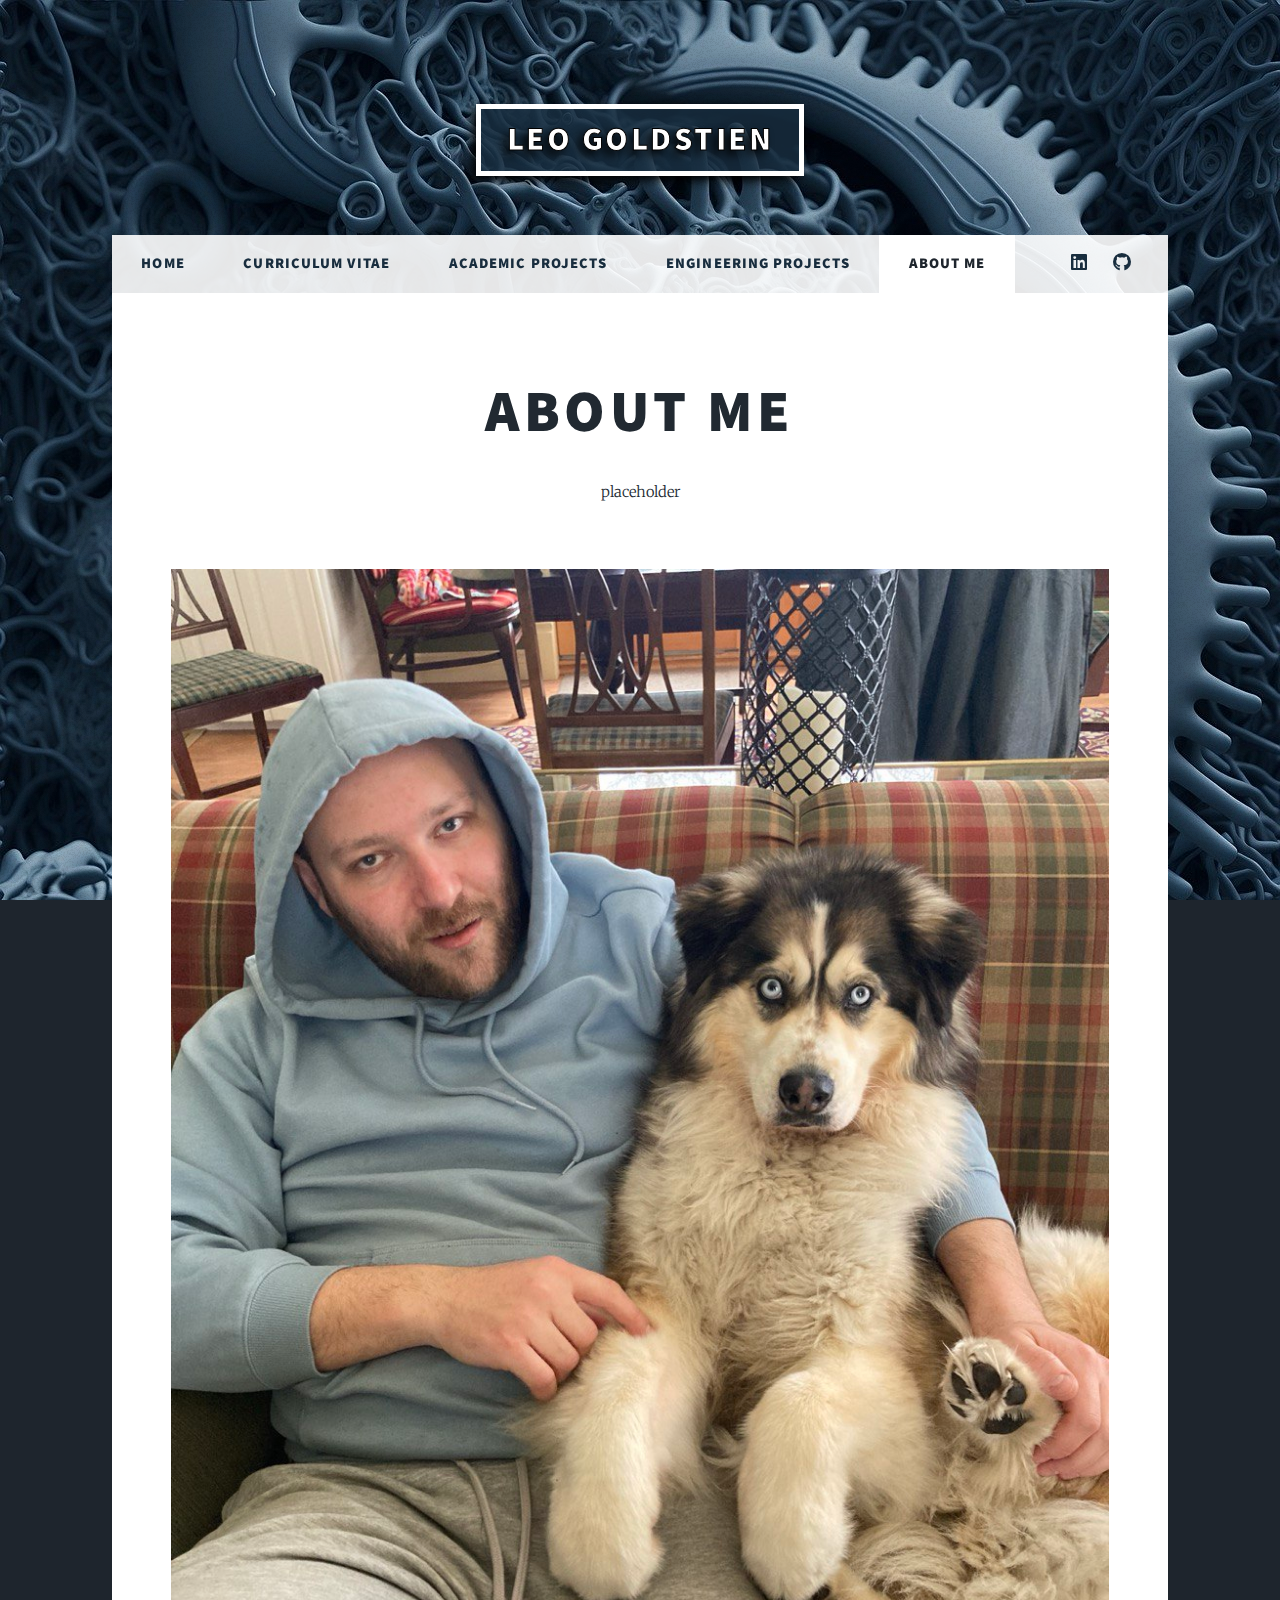
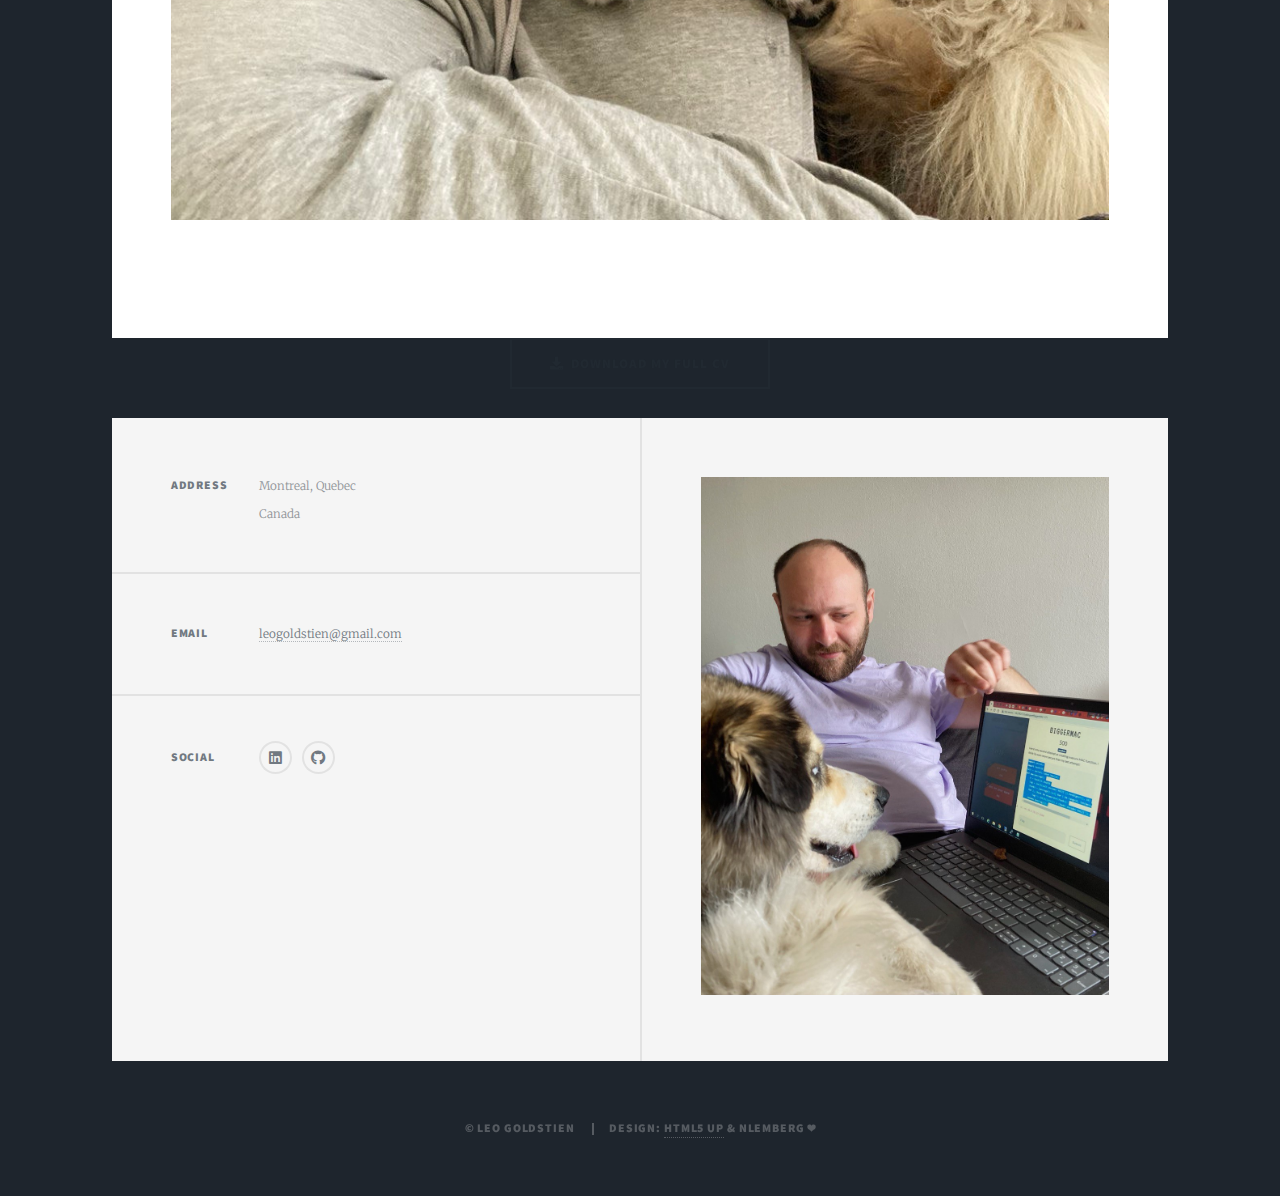
==== about_me.html @ 90f6515b "Added about me page" ====
<!DOCTYPE html>
<html>

<head>
  <title>Leo Goldstien | CV</title>
  <meta charset="utf-8" />
  <meta name="viewport" content="width=device-width, initial-scale=1, user-scalable=no" />
  <link rel="stylesheet" href="assets/css/main.css" />
  <noscript>
    <link rel="stylesheet" href="assets/css/noscript.css" />
  </noscript>
</head>

<body class="is-preload">
  <!-- Wrapper -->
  <div id="wrapper">
    <!-- Header -->
    <header id="header">
      <a href="index.html" class="logo">Leo Goldstien</a>
    </header>

    <!-- Nav -->
    <nav id="nav">
      <ul class="links">
        <li><a href="index.html">Home</a></li>
        <li><a href="cv.html">Curriculum Vitae</a></li>
        <li><a href="academic_projects.html">Academic Projects</a></li>
        <li><a href="engineering_projects.html">Engineering Projects</a></li>
        <li class="active"><a href="about_me.html">About Me</a></li>

      </ul>
      <ul class="icons">
        <li>
          <a href="https://www.linkedin.com/in/LeoGoldstien/" class="icon brands fa-linkedin"><span
              class="label">Linkedin</span></a>
        </li>
        <li>
          <a href="https://github.com/leogolds/" class="icon brands fa-github"><span class="label">GitHub</span></a>
        </li>
      </ul>
    </nav>

    <!-- Main -->
    <div id="main">
      <!-- Post -->
      <section class="post">
        <header class="major">
          <h1>About Me</h1>
          placeholder
        </header>
        <div class="image main"><img src="images/jordy/photo17067078931.jpeg" alt="" /></div>


    </div>
    <ul class="actions special">
      <li>
        <a href="files/Leo Goldstien_CV.pdf" class="button icon large solid fa-download"
          download="Leo Goldstien_CV.pdf">Download My Full CV</a>
      </li>
    </ul>
    </section>
  </div>

  <!-- Footer -->
  <footer id="footer">
    <section class="split contact">
      <section class="alt">
        <h3>Address</h3>
        <p>
          Montreal, Quebec<br />
          Canada
        </p>
      </section>
      <section>
        <h3>Email</h3>
        <p><a href="#">leogoldstien@gmail.com</a></p>
      </section>
      <section>
        <h3>Social</h3>
        <ul class="icons alt">
          <li>
            <a href="#" class="icon brands alt fa-linkedin"><span class="label">Linkedin</span></a>
          </li>
          <li>
            <a href="#" class="icon brands alt fa-github"><span class="label">GitHub</span></a>
          </li>
        </ul>
      </section>
    </section>
    <section>
      <a href="#" class="image fit"><img src="images/Jordy.png" alt="" /></a>
    </section>
  </footer>

  <!-- Copyright -->
  <div id="copyright">
    <ul>
      <li>&copy; Leo Goldstien</li>
      <li>
        Design: <a href="https://html5up.net">HTML5 UP</a> & NLemberg
        &#x2764;
      </li>
    </ul>
  </div>
  </div>

  <!-- Scripts -->
  <script src="assets/js/jquery.min.js"></script>
  <script src="assets/js/jquery.scrollex.min.js"></script>
  <script src="assets/js/jquery.scrolly.min.js"></script>
  <script src="assets/js/browser.min.js"></script>
  <script src="assets/js/breakpoints.min.js"></script>
  <script src="assets/js/util.js"></script>
  <script src="assets/js/main.js"></script>
</body>

</html>
---- assets/css/main.css ----
@import url(fontawesome-all.min.css);
@import url("https://fonts.googleapis.com/css?family=Merriweather:300,700,300italic,700italic|Source+Sans+Pro:900");

/*
	Massively by HTML5 UP
	html5up.net | @ajlkn
	Free for personal and commercial use under the CCA 3.0 license (html5up.net/license)
*/

html,
body,
div,
span,
applet,
object,
iframe,
h1,
h2,
h3,
h4,
h5,
h6,
p,
blockquote,
pre,
a,
abbr,
acronym,
address,
big,
cite,
code,
del,
dfn,
em,
img,
ins,
kbd,
q,
s,
samp,
small,
strike,
strong,
sub,
sup,
tt,
var,
b,
u,
i,
center,
dl,
dt,
dd,
ol,
ul,
li,
fieldset,
form,
label,
legend,
table,
caption,
tbody,
tfoot,
thead,
tr,
th,
td,
article,
aside,
canvas,
details,
embed,
figure,
figcaption,
footer,
header,
hgroup,
menu,
nav,
output,
ruby,
section,
summary,
time,
mark,
audio,
video {
  margin: 0;
  padding: 0;
  border: 0;
  font-size: 100%;
  font: inherit;
  vertical-align: baseline;
}

article,
aside,
details,
figcaption,
figure,
footer,
header,
hgroup,
menu,
nav,
section {
  display: block;
}

body {
  line-height: 1;
}

ol,
ul {
  list-style: none;
}

blockquote,
q {
  quotes: none;
}

blockquote:before,
blockquote:after,
q:before,
q:after {
  content: "";
  content: none;
}

table {
  border-collapse: collapse;
  border-spacing: 0;
}

body {
  -webkit-text-size-adjust: none;
}

mark {
  background-color: transparent;
  color: inherit;
}

input::-moz-focus-inner {
  border: 0;
  padding: 0;
}

input,
select,
textarea {
  -moz-appearance: none;
  -webkit-appearance: none;
  -ms-appearance: none;
  appearance: none;
}

/* Basic */

@-ms-viewport {
  width: device-width;
}

body {
  -ms-overflow-style: scrollbar;
}

@media screen and (max-width: 480px) {
  html,
  body {
    min-width: 320px;
  }
}

html {
  box-sizing: border-box;
}

*,
*:before,
*:after {
  box-sizing: inherit;
}

body {
  background-color: #1e252d;
}

body.is-preload *,
body.is-preload *:before,
body.is-preload *:after {
  -moz-animation: none !important;
  -webkit-animation: none !important;
  -ms-animation: none !important;
  animation: none !important;
  -moz-transition: none !important;
  -webkit-transition: none !important;
  -ms-transition: none !important;
  transition: none !important;
}

/* Type */

html {
  font-size: 16pt;
}

@media screen and (max-width: 1680px) {
  html {
    font-size: 12pt;
  }
}

@media screen and (max-width: 1280px) {
  html {
    font-size: 11pt;
  }
}

@media screen and (max-width: 360px) {
  html {
    font-size: 10pt;
  }
}

body {
  color: #212931;
}

body,
input,
select,
textarea {
  font-family: "Merriweather", Georgia, serif;
  font-weight: 300;
  font-size: 1rem;
  line-height: 2.375;
}

a {
  -moz-transition: color 0.2s ease-in-out, background-color 0.2s ease-in-out,
    border-color 0.2s ease-in-out, box-shadow 0.2s ease-in-out;
  -webkit-transition: color 0.2s ease-in-out, background-color 0.2s ease-in-out,
    border-color 0.2s ease-in-out, box-shadow 0.2s ease-in-out;
  -ms-transition: color 0.2s ease-in-out, background-color 0.2s ease-in-out,
    border-color 0.2s ease-in-out, box-shadow 0.2s ease-in-out;
  transition: color 0.2s ease-in-out, background-color 0.2s ease-in-out,
    border-color 0.2s ease-in-out, box-shadow 0.2s ease-in-out;
  border-bottom: dotted 1px;
  text-decoration: none;
}

a:hover {
  border-bottom-color: transparent;
}

strong,
b {
  font-weight: 600;
}

em,
i {
  font-style: italic;
}

p {
  text-align: justify;
  margin: 0 0 2rem 0;
}

h1,
h2,
h3,
h4,
h5,
h6 {
  font-family: "Source Sans Pro", Helvetica, sans-serif;
  font-weight: 900;
  line-height: 1.5;
  letter-spacing: 0.075em;
  text-transform: uppercase;
  margin: 0 0 1rem 0;
}

h1 a,
h2 a,
h3 a,
h4 a,
h5 a,
h6 a {
  border-bottom: 0;
  color: inherit;
  text-decoration: none;
}

h1 {
  font-size: 4rem;
  line-height: 1.1;
  margin: 0 0 2rem 0;
}

h2 {
  font-size: 1.75rem;
  line-height: 1.3;
  margin: 0 0 1.5rem 0;
}

h3 {
  font-size: 1.25rem;
  margin: 0 0 1.5rem 0;
}

h4 {
  font-size: 1rem;
}

h5 {
  font-size: 0.9rem;
}

h6 {
  font-size: 0.8rem;
}

sub {
  font-size: 0.8rem;
  position: relative;
  top: 0.5rem;
}

sup {
  font-size: 0.8rem;
  position: relative;
  top: -0.5rem;
}

blockquote {
  border-left: solid 4px;
  font-style: italic;
  margin: 0 0 2rem 0;
  padding: 0.5rem 0 0.5rem 2rem;
}

code {
  border: solid 2px;
  font-family: "Courier New", monospace;
  font-size: 0.9rem;
  margin: 0 0.25rem;
  padding: 0.25rem 0.65rem;
}

pre {
  -webkit-overflow-scrolling: touch;
  font-family: "Courier New", monospace;
  font-size: 0.9rem;
  margin: 0 0 2rem 0;
}

pre code {
  display: block;
  line-height: 1.75;
  padding: 1rem 1.5rem;
  overflow-x: auto;
}

hr {
  border: 0;
  border-bottom: solid 2px;
  margin: 3rem 0;
}

hr.major {
  margin: 5rem 0;
}

.align-left {
  text-align: left;
}

.align-center {
  text-align: center;
}

.align-right {
  text-align: right;
}

input,
select,
textarea {
  color: #212931;
}

a {
  color: #212931;
  border-bottom-color: rgba(33, 41, 49, 0.5);
}

a:hover {
  border-bottom-color: transparent;
  /* color: #18bfef !important; */
  color: #1352bf !important;
}

strong,
b {
  color: #212931;
}

h1,
h2,
h3,
h4,
h5,
h6 {
  color: #212931;
}

blockquote {
  border-left-color: #eeeeee;
}

code {
  background: rgba(220, 220, 220, 0.25);
  border-color: #eeeeee;
}

hr {
  border-bottom-color: #eeeeee;
}

/* Row */

.row {
  display: flex;
  flex-wrap: wrap;
  box-sizing: border-box;
  align-items: stretch;
}

.row > * {
  box-sizing: border-box;
}

.row.gtr-uniform > * > :last-child {
  margin-bottom: 0;
}

.row.aln-left {
  justify-content: flex-start;
}

.row.aln-center {
  justify-content: center;
}

.row.aln-right {
  justify-content: flex-end;
}

.row.aln-top {
  align-items: flex-start;
}

.row.aln-middle {
  align-items: center;
}

.row.aln-bottom {
  align-items: flex-end;
}

.row > .imp {
  order: -1;
}

.row > .col-1 {
  width: 8.33333%;
}

.row > .off-1 {
  margin-left: 8.33333%;
}

.row > .col-2 {
  width: 16.66667%;
}

.row > .off-2 {
  margin-left: 16.66667%;
}

.row > .col-3 {
  width: 25%;
}

.row > .off-3 {
  margin-left: 25%;
}

.row > .col-4 {
  width: 33.33333%;
}

.row > .off-4 {
  margin-left: 33.33333%;
}

.row > .col-5 {
  width: 41.66667%;
}

.row > .off-5 {
  margin-left: 41.66667%;
}

.row > .col-6 {
  width: 50%;
}

.row > .off-6 {
  margin-left: 50%;
}

.row > .col-7 {
  width: 58.33333%;
}

.row > .off-7 {
  margin-left: 58.33333%;
}

.row > .col-8 {
  width: 66.66667%;
}

.row > .off-8 {
  margin-left: 66.66667%;
}

.row > .col-9 {
  width: 75%;
}

.row > .off-9 {
  margin-left: 75%;
}

.row > .col-10 {
  width: 83.33333%;
}

.row > .off-10 {
  margin-left: 83.33333%;
}

.row > .col-11 {
  width: 91.66667%;
}

.row > .off-11 {
  margin-left: 91.66667%;
}

.row > .col-12 {
  width: 100%;
}

.row > .off-12 {
  margin-left: 100%;
}

.row.gtr-0 {
  margin-top: 0;
  margin-left: 0rem;
}

.row.gtr-0 > * {
  padding: 0 0 0 0rem;
}

.row.gtr-0.gtr-uniform {
  margin-top: 0rem;
}

.row.gtr-0.gtr-uniform > * {
  padding-top: 0rem;
}

.row.gtr-25 {
  margin-top: 0;
  margin-left: -0.375rem;
}

.row.gtr-25 > * {
  padding: 0 0 0 0.375rem;
}

.row.gtr-25.gtr-uniform {
  margin-top: -0.375rem;
}

.row.gtr-25.gtr-uniform > * {
  padding-top: 0.375rem;
}

.row.gtr-50 {
  margin-top: 0;
  margin-left: -0.75rem;
}

.row.gtr-50 > * {
  padding: 0 0 0 0.75rem;
}

.row.gtr-50.gtr-uniform {
  margin-top: -0.75rem;
}

.row.gtr-50.gtr-uniform > * {
  padding-top: 0.75rem;
}

.row {
  margin-top: 0;
  margin-left: -1.5rem;
}

.row > * {
  padding: 0 0 0 1.5rem;
}

.row.gtr-uniform {
  margin-top: -1.5rem;
}

.row.gtr-uniform > * {
  padding-top: 1.5rem;
}

.row.gtr-150 {
  margin-top: 0;
  margin-left: -2.25rem;
}

.row.gtr-150 > * {
  padding: 0 0 0 2.25rem;
}

.row.gtr-150.gtr-uniform {
  margin-top: -2.25rem;
}

.row.gtr-150.gtr-uniform > * {
  padding-top: 2.25rem;
}

.row.gtr-200 {
  margin-top: 0;
  margin-left: -3rem;
}

.row.gtr-200 > * {
  padding: 0 0 0 3rem;
}

.row.gtr-200.gtr-uniform {
  margin-top: -3rem;
}

.row.gtr-200.gtr-uniform > * {
  padding-top: 3rem;
}

@media screen and (max-width: 1680px) {
  .row {
    display: flex;
    flex-wrap: wrap;
    box-sizing: border-box;
    align-items: stretch;
  }

  .row > * {
    box-sizing: border-box;
  }

  .row.gtr-uniform > * > :last-child {
    margin-bottom: 0;
  }

  .row.aln-left {
    justify-content: flex-start;
  }

  .row.aln-center {
    justify-content: center;
  }

  .row.aln-right {
    justify-content: flex-end;
  }

  .row.aln-top {
    align-items: flex-start;
  }

  .row.aln-middle {
    align-items: center;
  }

  .row.aln-bottom {
    align-items: flex-end;
  }

  .row > .imp-xlarge {
    order: -1;
  }

  .row > .col-1-xlarge {
    width: 8.33333%;
  }

  .row > .off-1-xlarge {
    margin-left: 8.33333%;
  }

  .row > .col-2-xlarge {
    width: 16.66667%;
  }

  .row > .off-2-xlarge {
    margin-left: 16.66667%;
  }

  .row > .col-3-xlarge {
    width: 25%;
  }

  .row > .off-3-xlarge {
    margin-left: 25%;
  }

  .row > .col-4-xlarge {
    width: 33.33333%;
  }

  .row > .off-4-xlarge {
    margin-left: 33.33333%;
  }

  .row > .col-5-xlarge {
    width: 41.66667%;
  }

  .row > .off-5-xlarge {
    margin-left: 41.66667%;
  }

  .row > .col-6-xlarge {
    width: 50%;
  }

  .row > .off-6-xlarge {
    margin-left: 50%;
  }

  .row > .col-7-xlarge {
    width: 58.33333%;
  }

  .row > .off-7-xlarge {
    margin-left: 58.33333%;
  }

  .row > .col-8-xlarge {
    width: 66.66667%;
  }

  .row > .off-8-xlarge {
    margin-left: 66.66667%;
  }

  .row > .col-9-xlarge {
    width: 75%;
  }

  .row > .off-9-xlarge {
    margin-left: 75%;
  }

  .row > .col-10-xlarge {
    width: 83.33333%;
  }

  .row > .off-10-xlarge {
    margin-left: 83.33333%;
  }

  .row > .col-11-xlarge {
    width: 91.66667%;
  }

  .row > .off-11-xlarge {
    margin-left: 91.66667%;
  }

  .row > .col-12-xlarge {
    width: 100%;
  }

  .row > .off-12-xlarge {
    margin-left: 100%;
  }

  .row.gtr-0 {
    margin-top: 0;
    margin-left: 0rem;
  }

  .row.gtr-0 > * {
    padding: 0 0 0 0rem;
  }

  .row.gtr-0.gtr-uniform {
    margin-top: 0rem;
  }

  .row.gtr-0.gtr-uniform > * {
    padding-top: 0rem;
  }

  .row.gtr-25 {
    margin-top: 0;
    margin-left: -0.375rem;
  }

  .row.gtr-25 > * {
    padding: 0 0 0 0.375rem;
  }

  .row.gtr-25.gtr-uniform {
    margin-top: -0.375rem;
  }

  .row.gtr-25.gtr-uniform > * {
    padding-top: 0.375rem;
  }

  .row.gtr-50 {
    margin-top: 0;
    margin-left: -0.75rem;
  }

  .row.gtr-50 > * {
    padding: 0 0 0 0.75rem;
  }

  .row.gtr-50.gtr-uniform {
    margin-top: -0.75rem;
  }

  .row.gtr-50.gtr-uniform > * {
    padding-top: 0.75rem;
  }

  .row {
    margin-top: 0;
    margin-left: -1.5rem;
  }

  .row > * {
    padding: 0 0 0 1.5rem;
  }

  .row.gtr-uniform {
    margin-top: -1.5rem;
  }

  .row.gtr-uniform > * {
    padding-top: 1.5rem;
  }

  .row.gtr-150 {
    margin-top: 0;
    margin-left: -2.25rem;
  }

  .row.gtr-150 > * {
    padding: 0 0 0 2.25rem;
  }

  .row.gtr-150.gtr-uniform {
    margin-top: -2.25rem;
  }

  .row.gtr-150.gtr-uniform > * {
    padding-top: 2.25rem;
  }

  .row.gtr-200 {
    margin-top: 0;
    margin-left: -3rem;
  }

  .row.gtr-200 > * {
    padding: 0 0 0 3rem;
  }

  .row.gtr-200.gtr-uniform {
    margin-top: -3rem;
  }

  .row.gtr-200.gtr-uniform > * {
    padding-top: 3rem;
  }
}

@media screen and (max-width: 1280px) {
  .row {
    display: flex;
    flex-wrap: wrap;
    box-sizing: border-box;
    align-items: stretch;
  }

  .row > * {
    box-sizing: border-box;
  }

  .row.gtr-uniform > * > :last-child {
    margin-bottom: 0;
  }

  .row.aln-left {
    justify-content: flex-start;
  }

  .row.aln-center {
    justify-content: center;
  }

  .row.aln-right {
    justify-content: flex-end;
  }

  .row.aln-top {
    align-items: flex-start;
  }

  .row.aln-middle {
    align-items: center;
  }

  .row.aln-bottom {
    align-items: flex-end;
  }

  .row > .imp-large {
    order: -1;
  }

  .row > .col-1-large {
    width: 8.33333%;
  }

  .row > .off-1-large {
    margin-left: 8.33333%;
  }

  .row > .col-2-large {
    width: 16.66667%;
  }

  .row > .off-2-large {
    margin-left: 16.66667%;
  }

  .row > .col-3-large {
    width: 25%;
  }

  .row > .off-3-large {
    margin-left: 25%;
  }

  .row > .col-4-large {
    width: 33.33333%;
  }

  .row > .off-4-large {
    margin-left: 33.33333%;
  }

  .row > .col-5-large {
    width: 41.66667%;
  }

  .row > .off-5-large {
    margin-left: 41.66667%;
  }

  .row > .col-6-large {
    width: 50%;
  }

  .row > .off-6-large {
    margin-left: 50%;
  }

  .row > .col-7-large {
    width: 58.33333%;
  }

  .row > .off-7-large {
    margin-left: 58.33333%;
  }

  .row > .col-8-large {
    width: 66.66667%;
  }

  .row > .off-8-large {
    margin-left: 66.66667%;
  }

  .row > .col-9-large {
    width: 75%;
  }

  .row > .off-9-large {
    margin-left: 75%;
  }

  .row > .col-10-large {
    width: 83.33333%;
  }

  .row > .off-10-large {
    margin-left: 83.33333%;
  }

  .row > .col-11-large {
    width: 91.66667%;
  }

  .row > .off-11-large {
    margin-left: 91.66667%;
  }

  .row > .col-12-large {
    width: 100%;
  }

  .row > .off-12-large {
    margin-left: 100%;
  }

  .row.gtr-0 {
    margin-top: 0;
    margin-left: 0rem;
  }

  .row.gtr-0 > * {
    padding: 0 0 0 0rem;
  }

  .row.gtr-0.gtr-uniform {
    margin-top: 0rem;
  }

  .row.gtr-0.gtr-uniform > * {
    padding-top: 0rem;
  }

  .row.gtr-25 {
    margin-top: 0;
    margin-left: -0.375rem;
  }

  .row.gtr-25 > * {
    padding: 0 0 0 0.375rem;
  }

  .row.gtr-25.gtr-uniform {
    margin-top: -0.375rem;
  }

  .row.gtr-25.gtr-uniform > * {
    padding-top: 0.375rem;
  }

  .row.gtr-50 {
    margin-top: 0;
    margin-left: -0.75rem;
  }

  .row.gtr-50 > * {
    padding: 0 0 0 0.75rem;
  }

  .row.gtr-50.gtr-uniform {
    margin-top: -0.75rem;
  }

  .row.gtr-50.gtr-uniform > * {
    padding-top: 0.75rem;
  }

  .row {
    margin-top: 0;
    margin-left: -1.5rem;
  }

  .row > * {
    padding: 0 0 0 1.5rem;
  }

  .row.gtr-uniform {
    margin-top: -1.5rem;
  }

  .row.gtr-uniform > * {
    padding-top: 1.5rem;
  }

  .row.gtr-150 {
    margin-top: 0;
    margin-left: -2.25rem;
  }

  .row.gtr-150 > * {
    padding: 0 0 0 2.25rem;
  }

  .row.gtr-150.gtr-uniform {
    margin-top: -2.25rem;
  }

  .row.gtr-150.gtr-uniform > * {
    padding-top: 2.25rem;
  }

  .row.gtr-200 {
    margin-top: 0;
    margin-left: -3rem;
  }

  .row.gtr-200 > * {
    padding: 0 0 0 3rem;
  }

  .row.gtr-200.gtr-uniform {
    margin-top: -3rem;
  }

  .row.gtr-200.gtr-uniform > * {
    padding-top: 3rem;
  }
}

@media screen and (max-width: 980px) {
  .row {
    display: flex;
    flex-wrap: wrap;
    box-sizing: border-box;
    align-items: stretch;
  }

  .row > * {
    box-sizing: border-box;
  }

  .row.gtr-uniform > * > :last-child {
    margin-bottom: 0;
  }

  .row.aln-left {
    justify-content: flex-start;
  }

  .row.aln-center {
    justify-content: center;
  }

  .row.aln-right {
    justify-content: flex-end;
  }

  .row.aln-top {
    align-items: flex-start;
  }

  .row.aln-middle {
    align-items: center;
  }

  .row.aln-bottom {
    align-items: flex-end;
  }

  .row > .imp-medium {
    order: -1;
  }

  .row > .col-1-medium {
    width: 8.33333%;
  }

  .row > .off-1-medium {
    margin-left: 8.33333%;
  }

  .row > .col-2-medium {
    width: 16.66667%;
  }

  .row > .off-2-medium {
    margin-left: 16.66667%;
  }

  .row > .col-3-medium {
    width: 25%;
  }

  .row > .off-3-medium {
    margin-left: 25%;
  }

  .row > .col-4-medium {
    width: 33.33333%;
  }

  .row > .off-4-medium {
    margin-left: 33.33333%;
  }

  .row > .col-5-medium {
    width: 41.66667%;
  }

  .row > .off-5-medium {
    margin-left: 41.66667%;
  }

  .row > .col-6-medium {
    width: 50%;
  }

  .row > .off-6-medium {
    margin-left: 50%;
  }

  .row > .col-7-medium {
    width: 58.33333%;
  }

  .row > .off-7-medium {
    margin-left: 58.33333%;
  }

  .row > .col-8-medium {
    width: 66.66667%;
  }

  .row > .off-8-medium {
    margin-left: 66.66667%;
  }

  .row > .col-9-medium {
    width: 75%;
  }

  .row > .off-9-medium {
    margin-left: 75%;
  }

  .row > .col-10-medium {
    width: 83.33333%;
  }

  .row > .off-10-medium {
    margin-left: 83.33333%;
  }

  .row > .col-11-medium {
    width: 91.66667%;
  }

  .row > .off-11-medium {
    margin-left: 91.66667%;
  }

  .row > .col-12-medium {
    width: 100%;
  }

  .row > .off-12-medium {
    margin-left: 100%;
  }

  .row.gtr-0 {
    margin-top: 0;
    margin-left: 0rem;
  }

  .row.gtr-0 > * {
    padding: 0 0 0 0rem;
  }

  .row.gtr-0.gtr-uniform {
    margin-top: 0rem;
  }

  .row.gtr-0.gtr-uniform > * {
    padding-top: 0rem;
  }

  .row.gtr-25 {
    margin-top: 0;
    margin-left: -0.375rem;
  }

  .row.gtr-25 > * {
    padding: 0 0 0 0.375rem;
  }

  .row.gtr-25.gtr-uniform {
    margin-top: -0.375rem;
  }

  .row.gtr-25.gtr-uniform > * {
    padding-top: 0.375rem;
  }

  .row.gtr-50 {
    margin-top: 0;
    margin-left: -0.75rem;
  }

  .row.gtr-50 > * {
    padding: 0 0 0 0.75rem;
  }

  .row.gtr-50.gtr-uniform {
    margin-top: -0.75rem;
  }

  .row.gtr-50.gtr-uniform > * {
    padding-top: 0.75rem;
  }

  .row {
    margin-top: 0;
    margin-left: -1.5rem;
  }

  .row > * {
    padding: 0 0 0 1.5rem;
  }

  .row.gtr-uniform {
    margin-top: -1.5rem;
  }

  .row.gtr-uniform > * {
    padding-top: 1.5rem;
  }

  .row.gtr-150 {
    margin-top: 0;
    margin-left: -2.25rem;
  }

  .row.gtr-150 > * {
    padding: 0 0 0 2.25rem;
  }

  .row.gtr-150.gtr-uniform {
    margin-top: -2.25rem;
  }

  .row.gtr-150.gtr-uniform > * {
    padding-top: 2.25rem;
  }

  .row.gtr-200 {
    margin-top: 0;
    margin-left: -3rem;
  }

  .row.gtr-200 > * {
    padding: 0 0 0 3rem;
  }

  .row.gtr-200.gtr-uniform {
    margin-top: -3rem;
  }

  .row.gtr-200.gtr-uniform > * {
    padding-top: 3rem;
  }
}

@media screen and (max-width: 736px) {
  .row {
    display: flex;
    flex-wrap: wrap;
    box-sizing: border-box;
    align-items: stretch;
  }

  .row > * {
    box-sizing: border-box;
  }

  .row.gtr-uniform > * > :last-child {
    margin-bottom: 0;
  }

  .row.aln-left {
    justify-content: flex-start;
  }

  .row.aln-center {
    justify-content: center;
  }

  .row.aln-right {
    justify-content: flex-end;
  }

  .row.aln-top {
    align-items: flex-start;
  }

  .row.aln-middle {
    align-items: center;
  }

  .row.aln-bottom {
    align-items: flex-end;
  }

  .row > .imp-small {
    order: -1;
  }

  .row > .col-1-small {
    width: 8.33333%;
  }

  .row > .off-1-small {
    margin-left: 8.33333%;
  }

  .row > .col-2-small {
    width: 16.66667%;
  }

  .row > .off-2-small {
    margin-left: 16.66667%;
  }

  .row > .col-3-small {
    width: 25%;
  }

  .row > .off-3-small {
    margin-left: 25%;
  }

  .row > .col-4-small {
    width: 33.33333%;
  }

  .row > .off-4-small {
    margin-left: 33.33333%;
  }

  .row > .col-5-small {
    width: 41.66667%;
  }

  .row > .off-5-small {
    margin-left: 41.66667%;
  }

  .row > .col-6-small {
    width: 50%;
  }

  .row > .off-6-small {
    margin-left: 50%;
  }

  .row > .col-7-small {
    width: 58.33333%;
  }

  .row > .off-7-small {
    margin-left: 58.33333%;
  }

  .row > .col-8-small {
    width: 66.66667%;
  }

  .row > .off-8-small {
    margin-left: 66.66667%;
  }

  .row > .col-9-small {
    width: 75%;
  }

  .row > .off-9-small {
    margin-left: 75%;
  }

  .row > .col-10-small {
    width: 83.33333%;
  }

  .row > .off-10-small {
    margin-left: 83.33333%;
  }

  .row > .col-11-small {
    width: 91.66667%;
  }

  .row > .off-11-small {
    margin-left: 91.66667%;
  }

  .row > .col-12-small {
    width: 100%;
  }

  .row > .off-12-small {
    margin-left: 100%;
  }

  .row.gtr-0 {
    margin-top: 0;
    margin-left: 0rem;
  }

  .row.gtr-0 > * {
    padding: 0 0 0 0rem;
  }

  .row.gtr-0.gtr-uniform {
    margin-top: 0rem;
  }

  .row.gtr-0.gtr-uniform > * {
    padding-top: 0rem;
  }

  .row.gtr-25 {
    margin-top: 0;
    margin-left: -0.375rem;
  }

  .row.gtr-25 > * {
    padding: 0 0 0 0.375rem;
  }

  .row.gtr-25.gtr-uniform {
    margin-top: -0.375rem;
  }

  .row.gtr-25.gtr-uniform > * {
    padding-top: 0.375rem;
  }

  .row.gtr-50 {
    margin-top: 0;
    margin-left: -0.75rem;
  }

  .row.gtr-50 > * {
    padding: 0 0 0 0.75rem;
  }

  .row.gtr-50.gtr-uniform {
    margin-top: -0.75rem;
  }

  .row.gtr-50.gtr-uniform > * {
    padding-top: 0.75rem;
  }

  .row {
    margin-top: 0;
    margin-left: -1.5rem;
  }

  .row > * {
    padding: 0 0 0 1.5rem;
  }

  .row.gtr-uniform {
    margin-top: -1.5rem;
  }

  .row.gtr-uniform > * {
    padding-top: 1.5rem;
  }

  .row.gtr-150 {
    margin-top: 0;
    margin-left: -2.25rem;
  }

  .row.gtr-150 > * {
    padding: 0 0 0 2.25rem;
  }

  .row.gtr-150.gtr-uniform {
    margin-top: -2.25rem;
  }

  .row.gtr-150.gtr-uniform > * {
    padding-top: 2.25rem;
  }

  .row.gtr-200 {
    margin-top: 0;
    margin-left: -3rem;
  }

  .row.gtr-200 > * {
    padding: 0 0 0 3rem;
  }

  .row.gtr-200.gtr-uniform {
    margin-top: -3rem;
  }

  .row.gtr-200.gtr-uniform > * {
    padding-top: 3rem;
  }
}

@media screen and (max-width: 480px) {
  .row {
    display: flex;
    flex-wrap: wrap;
    box-sizing: border-box;
    align-items: stretch;
  }

  .row > * {
    box-sizing: border-box;
  }

  .row.gtr-uniform > * > :last-child {
    margin-bottom: 0;
  }

  .row.aln-left {
    justify-content: flex-start;
  }

  .row.aln-center {
    justify-content: center;
  }

  .row.aln-right {
    justify-content: flex-end;
  }

  .row.aln-top {
    align-items: flex-start;
  }

  .row.aln-middle {
    align-items: center;
  }

  .row.aln-bottom {
    align-items: flex-end;
  }

  .row > .imp-xsmall {
    order: -1;
  }

  .row > .col-1-xsmall {
    width: 8.33333%;
  }

  .row > .off-1-xsmall {
    margin-left: 8.33333%;
  }

  .row > .col-2-xsmall {
    width: 16.66667%;
  }

  .row > .off-2-xsmall {
    margin-left: 16.66667%;
  }

  .row > .col-3-xsmall {
    width: 25%;
  }

  .row > .off-3-xsmall {
    margin-left: 25%;
  }

  .row > .col-4-xsmall {
    width: 33.33333%;
  }

  .row > .off-4-xsmall {
    margin-left: 33.33333%;
  }

  .row > .col-5-xsmall {
    width: 41.66667%;
  }

  .row > .off-5-xsmall {
    margin-left: 41.66667%;
  }

  .row > .col-6-xsmall {
    width: 50%;
  }

  .row > .off-6-xsmall {
    margin-left: 50%;
  }

  .row > .col-7-xsmall {
    width: 58.33333%;
  }

  .row > .off-7-xsmall {
    margin-left: 58.33333%;
  }

  .row > .col-8-xsmall {
    width: 66.66667%;
  }

  .row > .off-8-xsmall {
    margin-left: 66.66667%;
  }

  .row > .col-9-xsmall {
    width: 75%;
  }

  .row > .off-9-xsmall {
    margin-left: 75%;
  }

  .row > .col-10-xsmall {
    width: 83.33333%;
  }

  .row > .off-10-xsmall {
    margin-left: 83.33333%;
  }

  .row > .col-11-xsmall {
    width: 91.66667%;
  }

  .row > .off-11-xsmall {
    margin-left: 91.66667%;
  }

  .row > .col-12-xsmall {
    width: 100%;
  }

  .row > .off-12-xsmall {
    margin-left: 100%;
  }

  .row.gtr-0 {
    margin-top: 0;
    margin-left: 0rem;
  }

  .row.gtr-0 > * {
    padding: 0 0 0 0rem;
  }

  .row.gtr-0.gtr-uniform {
    margin-top: 0rem;
  }

  .row.gtr-0.gtr-uniform > * {
    padding-top: 0rem;
  }

  .row.gtr-25 {
    margin-top: 0;
    margin-left: -0.375rem;
  }

  .row.gtr-25 > * {
    padding: 0 0 0 0.375rem;
  }

  .row.gtr-25.gtr-uniform {
    margin-top: -0.375rem;
  }

  .row.gtr-25.gtr-uniform > * {
    padding-top: 0.375rem;
  }

  .row.gtr-50 {
    margin-top: 0;
    margin-left: -0.75rem;
  }

  .row.gtr-50 > * {
    padding: 0 0 0 0.75rem;
  }

  .row.gtr-50.gtr-uniform {
    margin-top: -0.75rem;
  }

  .row.gtr-50.gtr-uniform > * {
    padding-top: 0.75rem;
  }

  .row {
    margin-top: 0;
    margin-left: -1.5rem;
  }

  .row > * {
    padding: 0 0 0 1.5rem;
  }

  .row.gtr-uniform {
    margin-top: -1.5rem;
  }

  .row.gtr-uniform > * {
    padding-top: 1.5rem;
  }

  .row.gtr-150 {
    margin-top: 0;
    margin-left: -2.25rem;
  }

  .row.gtr-150 > * {
    padding: 0 0 0 2.25rem;
  }

  .row.gtr-150.gtr-uniform {
    margin-top: -2.25rem;
  }

  .row.gtr-150.gtr-uniform > * {
    padding-top: 2.25rem;
  }

  .row.gtr-200 {
    margin-top: 0;
    margin-left: -3rem;
  }

  .row.gtr-200 > * {
    padding: 0 0 0 3rem;
  }

  .row.gtr-200.gtr-uniform {
    margin-top: -3rem;
  }

  .row.gtr-200.gtr-uniform > * {
    padding-top: 3rem;
  }
}

@media screen and (max-width: 360px) {
  .row {
    display: flex;
    flex-wrap: wrap;
    box-sizing: border-box;
    align-items: stretch;
  }

  .row > * {
    box-sizing: border-box;
  }

  .row.gtr-uniform > * > :last-child {
    margin-bottom: 0;
  }

  .row.aln-left {
    justify-content: flex-start;
  }

  .row.aln-center {
    justify-content: center;
  }

  .row.aln-right {
    justify-content: flex-end;
  }

  .row.aln-top {
    align-items: flex-start;
  }

  .row.aln-middle {
    align-items: center;
  }

  .row.aln-bottom {
    align-items: flex-end;
  }

  .row > .imp-xxsmall {
    order: -1;
  }

  .row > .col-1-xxsmall {
    width: 8.33333%;
  }

  .row > .off-1-xxsmall {
    margin-left: 8.33333%;
  }

  .row > .col-2-xxsmall {
    width: 16.66667%;
  }

  .row > .off-2-xxsmall {
    margin-left: 16.66667%;
  }

  .row > .col-3-xxsmall {
    width: 25%;
  }

  .row > .off-3-xxsmall {
    margin-left: 25%;
  }

  .row > .col-4-xxsmall {
    width: 33.33333%;
  }

  .row > .off-4-xxsmall {
    margin-left: 33.33333%;
  }

  .row > .col-5-xxsmall {
    width: 41.66667%;
  }

  .row > .off-5-xxsmall {
    margin-left: 41.66667%;
  }

  .row > .col-6-xxsmall {
    width: 50%;
  }

  .row > .off-6-xxsmall {
    margin-left: 50%;
  }

  .row > .col-7-xxsmall {
    width: 58.33333%;
  }

  .row > .off-7-xxsmall {
    margin-left: 58.33333%;
  }

  .row > .col-8-xxsmall {
    width: 66.66667%;
  }

  .row > .off-8-xxsmall {
    margin-left: 66.66667%;
  }

  .row > .col-9-xxsmall {
    width: 75%;
  }

  .row > .off-9-xxsmall {
    margin-left: 75%;
  }

  .row > .col-10-xxsmall {
    width: 83.33333%;
  }

  .row > .off-10-xxsmall {
    margin-left: 83.33333%;
  }

  .row > .col-11-xxsmall {
    width: 91.66667%;
  }

  .row > .off-11-xxsmall {
    margin-left: 91.66667%;
  }

  .row > .col-12-xxsmall {
    width: 100%;
  }

  .row > .off-12-xxsmall {
    margin-left: 100%;
  }

  .row.gtr-0 {
    margin-top: 0;
    margin-left: 0rem;
  }

  .row.gtr-0 > * {
    padding: 0 0 0 0rem;
  }

  .row.gtr-0.gtr-uniform {
    margin-top: 0rem;
  }

  .row.gtr-0.gtr-uniform > * {
    padding-top: 0rem;
  }

  .row.gtr-25 {
    margin-top: 0;
    margin-left: -0.375rem;
  }

  .row.gtr-25 > * {
    padding: 0 0 0 0.375rem;
  }

  .row.gtr-25.gtr-uniform {
    margin-top: -0.375rem;
  }

  .row.gtr-25.gtr-uniform > * {
    padding-top: 0.375rem;
  }

  .row.gtr-50 {
    margin-top: 0;
    margin-left: -0.75rem;
  }

  .row.gtr-50 > * {
    padding: 0 0 0 0.75rem;
  }

  .row.gtr-50.gtr-uniform {
    margin-top: -0.75rem;
  }

  .row.gtr-50.gtr-uniform > * {
    padding-top: 0.75rem;
  }

  .row {
    margin-top: 0;
    margin-left: -1.5rem;
  }

  .row > * {
    padding: 0 0 0 1.5rem;
  }

  .row.gtr-uniform {
    margin-top: -1.5rem;
  }

  .row.gtr-uniform > * {
    padding-top: 1.5rem;
  }

  .row.gtr-150 {
    margin-top: 0;
    margin-left: -2.25rem;
  }

  .row.gtr-150 > * {
    padding: 0 0 0 2.25rem;
  }

  .row.gtr-150.gtr-uniform {
    margin-top: -2.25rem;
  }

  .row.gtr-150.gtr-uniform > * {
    padding-top: 2.25rem;
  }

  .row.gtr-200 {
    margin-top: 0;
    margin-left: -3rem;
  }

  .row.gtr-200 > * {
    padding: 0 0 0 3rem;
  }

  .row.gtr-200.gtr-uniform {
    margin-top: -3rem;
  }

  .row.gtr-200.gtr-uniform > * {
    padding-top: 3rem;
  }
}

/* Box */

.box {
  border: solid 2px;
  margin-bottom: 2rem;
  padding: 1.5rem;
}

.box > :last-child,
.box > :last-child > :last-child,
.box > :last-child > :last-child > :last-child {
  margin-bottom: 0;
}

.box.alt {
  border: 0;
  border-radius: 0;
  padding: 0;
}

.box {
  border-color: #eeeeee;
}

/* Button */

input[type="submit"],
input[type="reset"],
input[type="button"],
button,
.button {
  -moz-appearance: none;
  -webkit-appearance: none;
  -ms-appearance: none;
  appearance: none;
  -moz-transition: background-color 0.2s ease-in-out,
    box-shadow 0.2s ease-in-out, color 0.2s ease-in-out;
  -webkit-transition: background-color 0.2s ease-in-out,
    box-shadow 0.2s ease-in-out, color 0.2s ease-in-out;
  -ms-transition: background-color 0.2s ease-in-out, box-shadow 0.2s ease-in-out,
    color 0.2s ease-in-out;
  transition: background-color 0.2s ease-in-out, box-shadow 0.2s ease-in-out,
    color 0.2s ease-in-out;
  border: 0;
  border-radius: 0;
  cursor: pointer;
  display: inline-block;
  font-family: "Source Sans Pro", Helvetica, sans-serif;
  font-size: 0.8rem;
  font-weight: 900;
  letter-spacing: 0.075em;
  height: 3rem;
  line-height: 3rem;
  padding: 0 2rem;
  text-align: center;
  text-decoration: none;
  text-transform: uppercase;
  white-space: nowrap;
}

input[type="submit"].icon:before,
input[type="reset"].icon:before,
input[type="button"].icon:before,
button.icon:before,
.button.icon:before {
  margin-right: 0.5rem;
}

input[type="submit"].icon.solo,
input[type="reset"].icon.solo,
input[type="button"].icon.solo,
button.icon.solo,
.button.icon.solo {
  position: relative;
  width: 4rem;
  height: 4rem;
  line-height: 4rem;
  border-radius: 4rem;
  text-indent: 4rem;
  overflow: hidden;
  padding: 0;
  white-space: nowrap;
}

input[type="submit"].icon.solo:before,
input[type="reset"].icon.solo:before,
input[type="button"].icon.solo:before,
button.icon.solo:before,
.button.icon.solo:before {
  position: absolute;
  display: block;
  top: 0;
  left: 0;
  width: inherit;
  height: inherit;
  line-height: inherit;
  font-size: 1.25rem;
  margin-right: 0;
  text-align: center;
  text-indent: 0;
}

input[type="submit"].fit,
input[type="reset"].fit,
input[type="button"].fit,
button.fit,
.button.fit {
  width: 100%;
}

input[type="submit"].small,
input[type="reset"].small,
input[type="button"].small,
button.small,
.button.small {
  font-size: 0.7rem;
  height: 2.5rem;
  line-height: 2.5rem;
  padding: 0 1.5rem;
}

input[type="submit"].large,
input[type="reset"].large,
input[type="button"].large,
button.large,
.button.large {
  font-size: 0.9rem;
  height: 3.5rem;
  line-height: 3.5rem;
  padding: 0 2.75rem;
}

@media screen and (max-width: 980px) {
  input[type="submit"],
  input[type="reset"],
  input[type="button"],
  button,
  .button {
    font-size: 0.9rem;
    height: 3.25rem;
    line-height: 3.25rem;
  }

  input[type="submit"].large,
  input[type="reset"].large,
  input[type="button"].large,
  button.large,
  .button.large {
    font-size: 1rem;
    height: 3.75rem;
    line-height: 3.75rem;
  }
}

input[type="submit"].disabled,
input[type="submit"]:disabled,
input[type="reset"].disabled,
input[type="reset"]:disabled,
input[type="button"].disabled,
input[type="button"]:disabled,
button.disabled,
button:disabled,
.button.disabled,
.button:disabled {
  pointer-events: none;
  opacity: 0.25;
}

input[type="submit"],
input[type="reset"],
input[type="button"],
button,
.button {
  background-color: transparent;
  box-shadow: inset 0 0 0 2px #212931;
  color: #212931 !important;
}

input[type="submit"]:hover,
input[type="reset"]:hover,
input[type="button"]:hover,
button:hover,
.button:hover {
  /* box-shadow: inset 0 0 0 2px #18bfef;
  color: #18bfef !important; */
  box-shadow: inset 0 0 0 2px #1352bf;
  color: #1352bf !important;
}

input[type="submit"].primary,
input[type="reset"].primary,
input[type="button"].primary,
button.primary,
.button.primary {
  background-color: #212931;
  box-shadow: none;
  color: #ffffff !important;
}

input[type="submit"].primary:hover,
input[type="reset"].primary:hover,
input[type="button"].primary:hover,
button.primary:hover,
.button.primary:hover {
  /* background-color: #18bfef; */
  background-color: #1352bf;
}

/* Form */

form {
  margin: 0 0 2rem 0;
}

form > :last-child {
  margin-bottom: 0;
}

form > .fields {
  display: -moz-flex;
  display: -webkit-flex;
  display: -ms-flex;
  display: flex;
  -moz-flex-wrap: wrap;
  -webkit-flex-wrap: wrap;
  -ms-flex-wrap: wrap;
  flex-wrap: wrap;
  width: calc(100% + 3rem);
  margin: -1.5rem 0 2rem -1.5rem;
}

form > .fields > .field {
  -moz-flex-grow: 0;
  -webkit-flex-grow: 0;
  -ms-flex-grow: 0;
  flex-grow: 0;
  -moz-flex-shrink: 0;
  -webkit-flex-shrink: 0;
  -ms-flex-shrink: 0;
  flex-shrink: 0;
  padding: 1.5rem 0 0 1.5rem;
  width: calc(100% - 1.5rem);
}

form > .fields > .field.half {
  width: calc(50% - 0.75rem);
}

form > .fields > .field.third {
  width: calc(100% / 3 - 0.5rem);
}

form > .fields > .field.quarter {
  width: calc(25% - 0.375rem);
}

@media screen and (max-width: 480px) {
  form > .fields {
    width: calc(100% + 3rem);
    margin: -1.5rem 0 2rem -1.5rem;
  }

  form > .fields > .field {
    padding: 1.5rem 0 0 1.5rem;
    width: calc(100% - 1.5rem);
  }

  form > .fields > .field.half {
    width: calc(100% - 1.5rem);
  }

  form > .fields > .field.third {
    width: calc(100% - 1.5rem);
  }

  form > .fields > .field.quarter {
    width: calc(100% - 1.5rem);
  }
}

label {
  display: block;
  font-family: "Source Sans Pro", Helvetica, sans-serif;
  font-weight: 900;
  line-height: 1.5;
  letter-spacing: 0.075em;
  font-size: 0.8rem;
  text-transform: uppercase;
  margin: 0 0 0.75rem 0;
}

@media screen and (max-width: 980px) {
  label {
    font-size: 0.9rem;
  }
}

input[type="text"],
input[type="password"],
input[type="email"],
select,
textarea {
  -moz-appearance: none;
  -webkit-appearance: none;
  -ms-appearance: none;
  appearance: none;
  background: transparent;
  border-radius: 0;
  border: solid 2px;
  color: inherit;
  display: block;
  outline: 0;
  padding: 0 1rem;
  text-decoration: none;
  width: 100%;
}

input[type="text"]:invalid,
input[type="password"]:invalid,
input[type="email"]:invalid,
select:invalid,
textarea:invalid {
  box-shadow: none;
}

select {
  background-size: 1.25rem;
  background-repeat: no-repeat;
  background-position: calc(100% - 1rem) center;
  height: 3rem;
  padding-right: 3rem;
  text-overflow: ellipsis;
}

select:focus::-ms-value {
  background-color: transparent;
}

select::-ms-expand {
  display: none;
}

input[type="text"],
input[type="password"],
input[type="email"],
select {
  height: 3rem;
}

textarea {
  padding: 0.75rem 1rem;
}

input[type="checkbox"],
input[type="radio"] {
  -moz-appearance: none;
  -webkit-appearance: none;
  -ms-appearance: none;
  appearance: none;
  display: block;
  float: left;
  margin-right: -2rem;
  opacity: 0;
  width: 1rem;
  z-index: -1;
}

input[type="checkbox"] + label,
input[type="radio"] + label {
  text-decoration: none;
  cursor: pointer;
  display: inline-block;
  font-size: 1rem;
  letter-spacing: 0;
  font-family: "Merriweather", Georgia, serif;
  text-transform: none;
  font-weight: 300;
  padding-left: 2.8rem;
  padding-right: 1rem;
  position: relative;
}

input[type="checkbox"] + label:before,
input[type="radio"] + label:before {
  -moz-osx-font-smoothing: grayscale;
  -webkit-font-smoothing: antialiased;
  display: inline-block;
  font-style: normal;
  font-variant: normal;
  text-rendering: auto;
  line-height: 1;
  text-transform: none !important;
  font-family: "Font Awesome 5 Free";
  font-weight: 900;
}

input[type="checkbox"] + label:before,
input[type="radio"] + label:before {
  border-radius: 0;
  border: solid 2px;
  content: "";
  display: inline-block;
  font-size: 0.8rem;
  height: 1.8rem;
  left: 0;
  line-height: 1.65rem;
  position: absolute;
  text-align: center;
  top: -0.125rem;
  width: 1.8rem;
}

input[type="checkbox"]:checked + label:before,
input[type="radio"]:checked + label:before {
  content: "\f00c";
}

input[type="checkbox"] + label:before {
  border-radius: 0;
}

input[type="radio"] + label:before {
  border-radius: 100%;
}

::-webkit-input-placeholder {
  opacity: 1;
}

:-moz-placeholder {
  opacity: 1;
}

::-moz-placeholder {
  opacity: 1;
}

:-ms-input-placeholder {
  opacity: 1;
}

label {
  color: #212931;
}

input[type="text"],
input[type="password"],
input[type="email"],
select,
textarea {
  border-color: #eeeeee;
}

input[type="text"]:focus,
input[type="password"]:focus,
input[type="email"]:focus,
select:focus,
textarea:focus {
  /* border-color: #18bfef; */
  border-color: #1352bf;
}

select {
  background-image: url("data:image/svg+xml;charset=utf8,%3Csvg xmlns='http://www.w3.org/2000/svg' width='40' height='40' preserveAspectRatio='none' viewBox='0 0 40 40'%3E%3Cpath d='M9.4,12.3l10.4,10.4l10.4-10.4c0.2-0.2,0.5-0.4,0.9-0.4c0.3,0,0.6,0.1,0.9,0.4l3.3,3.3c0.2,0.2,0.4,0.5,0.4,0.9 c0,0.4-0.1,0.6-0.4,0.9L20.7,31.9c-0.2,0.2-0.5,0.4-0.9,0.4c-0.3,0-0.6-0.1-0.9-0.4L4.3,17.3c-0.2-0.2-0.4-0.5-0.4-0.9 c0-0.4,0.1-0.6,0.4-0.9l3.3-3.3c0.2-0.2,0.5-0.4,0.9-0.4S9.1,12.1,9.4,12.3z' fill='%23eeeeee' /%3E%3C/svg%3E");
}

select option {
  background-color: #ffffff;
  color: #212931;
}

.select-wrapper:before {
  color: #eeeeee;
}

input[type="checkbox"] + label,
input[type="radio"] + label {
  color: #212931;
}

input[type="checkbox"] + label:before,
input[type="radio"] + label:before {
  border-color: #eeeeee;
}

input[type="checkbox"]:checked + label:before,
input[type="radio"]:checked + label:before {
  background-color: #212931;
  border-color: #212931;
  color: #ffffff;
}

input[type="checkbox"]:focus + label:before,
input[type="radio"]:focus + label:before {
  /* border-color: #18bfef; */
  border-color: #1352bf;
}

::-webkit-input-placeholder {
  color: #909498 !important;
}

:-moz-placeholder {
  color: #909498 !important;
}

::-moz-placeholder {
  color: #909498 !important;
}

:-ms-input-placeholder {
  color: #909498 !important;
}

.formerize-placeholder {
  color: #909498 !important;
}

/* Icon */

.icon {
  text-decoration: none;
  border-bottom: none;
  position: relative;
}

.icon:before {
  -moz-osx-font-smoothing: grayscale;
  -webkit-font-smoothing: antialiased;
  display: inline-block;
  font-style: normal;
  font-variant: normal;
  text-rendering: auto;
  line-height: 1;
  text-transform: none !important;
  font-family: "Font Awesome 5 Free";
  font-weight: 400;
}

.icon > .label {
  display: none;
}

.icon:before {
  line-height: inherit;
}

.icon.solid:before {
  font-weight: 900;
}

.icon.brands:before {
  font-family: "Font Awesome 5 Brands";
}

/* Image */

.image {
  border: 0;
  display: inline-block;
  position: relative;
}

.image img {
  display: block;
}

.image.left,
.image.right {
  max-width: 40%;
}

.image.left img,
.image.right img {
  width: 100%;
}

.image.left {
  float: left;
  margin: 0 2rem 2rem 0;
  top: 0.75rem;
}

.image.right {
  float: right;
  margin: 0 0 2rem 2rem;
  top: 0.75rem;
}

.image.fit {
  display: block;
  margin: 2.5rem 0;
  width: 100%;
}

.image.fit:first-child {
  margin-top: 0;
}

.image.fit img {
  width: 100%;
}

.image.main {
  display: block;
  margin: 4rem 0;
  width: 100%;
}

.image.main:first-child {
  margin-top: 0;
}

.image.main img {
  width: 100%;
}

@media screen and (max-width: 736px) {
  .image.fit {
    margin: 2rem 0;
  }

  .image.main {
    margin: 2rem 0;
  }
}

a.image {
  overflow: hidden;
}

a.image img {
  -moz-transition: -moz-transform 0.2s ease-out;
  -webkit-transition: -webkit-transform 0.2s ease-out;
  -ms-transition: -ms-transform 0.2s ease-out;
  transition: transform 0.2s ease-out;
}

a.image:hover img {
  -moz-transform: scale(1.05);
  -webkit-transform: scale(1.05);
  -ms-transform: scale(1.05);
  transform: scale(1.05);
}

/* Actions */

ul.actions {
  display: -moz-flex;
  display: -webkit-flex;
  display: -ms-flex;
  display: flex;
  cursor: default;
  list-style: none;
  margin-left: -1rem;
  padding-left: 0;
}

ul.actions li {
  padding: 0 0 0 1rem;
  vertical-align: middle;
}

ul.actions.special {
  -moz-justify-content: center;
  -webkit-justify-content: center;
  -ms-justify-content: center;
  justify-content: center;
  width: 100%;
  margin-left: 0;
}

ul.actions.special li:first-child {
  padding-left: 0;
}

ul.actions.stacked {
  -moz-flex-direction: column;
  -webkit-flex-direction: column;
  -ms-flex-direction: column;
  flex-direction: column;
  margin-left: 0;
}

ul.actions.stacked li {
  padding: 1.3rem 0 0 0;
}

ul.actions.stacked li:first-child {
  padding-top: 0;
}

ul.actions.fit {
  width: calc(100% + 1rem);
}

ul.actions.fit li {
  -moz-flex-grow: 1;
  -webkit-flex-grow: 1;
  -ms-flex-grow: 1;
  flex-grow: 1;
  -moz-flex-shrink: 1;
  -webkit-flex-shrink: 1;
  -ms-flex-shrink: 1;
  flex-shrink: 1;
  width: 100%;
}

ul.actions.fit li > * {
  width: 100%;
}

ul.actions.fit.stacked {
  width: 100%;
}

@media screen and (max-width: 480px) {
  ul.actions:not(.fixed) {
    -moz-flex-direction: column;
    -webkit-flex-direction: column;
    -ms-flex-direction: column;
    flex-direction: column;
    margin-left: 0;
    width: 100% !important;
  }

  ul.actions:not(.fixed) li {
    -moz-flex-grow: 1;
    -webkit-flex-grow: 1;
    -ms-flex-grow: 1;
    flex-grow: 1;
    -moz-flex-shrink: 1;
    -webkit-flex-shrink: 1;
    -ms-flex-shrink: 1;
    flex-shrink: 1;
    padding: 1rem 0 0 0;
    text-align: center;
    width: 100%;
  }

  ul.actions:not(.fixed) li > * {
    width: 100%;
  }

  ul.actions:not(.fixed) li:first-child {
    padding-top: 0;
  }

  ul.actions:not(.fixed) li input[type="submit"],
  ul.actions:not(.fixed) li input[type="reset"],
  ul.actions:not(.fixed) li input[type="button"],
  ul.actions:not(.fixed) li button,
  ul.actions:not(.fixed) li .button {
    width: 100%;
  }

  ul.actions:not(.fixed) li input[type="submit"].icon:before,
  ul.actions:not(.fixed) li input[type="reset"].icon:before,
  ul.actions:not(.fixed) li input[type="button"].icon:before,
  ul.actions:not(.fixed) li button.icon:before,
  ul.actions:not(.fixed) li .button.icon:before {
    margin-left: -0.5rem;
  }
}

/* Icons */

ul.icons {
  cursor: default;
  list-style: none;
  padding-left: 0;
}

ul.icons li {
  display: inline-block;
  padding: 0 0.5rem 0 0;
  vertical-align: middle;
}

ul.icons li:last-child {
  padding-right: 0;
}

ul.icons li .icon:before {
  width: 2.25rem;
  height: 2.25rem;
  line-height: 2.25rem;
  display: inline-block;
  text-align: center;
  border-radius: 100%;
  font-size: 1.25rem;
}

ul.icons.alt li .icon:before {
  -moz-transition: color 0.2s ease-in-out, background-color 0.2s ease-in-out,
    border-color 0.2s ease-in-out, box-shadow 0.2s ease-in-out;
  -webkit-transition: color 0.2s ease-in-out, background-color 0.2s ease-in-out,
    border-color 0.2s ease-in-out, box-shadow 0.2s ease-in-out;
  -ms-transition: color 0.2s ease-in-out, background-color 0.2s ease-in-out,
    border-color 0.2s ease-in-out, box-shadow 0.2s ease-in-out;
  transition: color 0.2s ease-in-out, background-color 0.2s ease-in-out,
    border-color 0.2s ease-in-out, box-shadow 0.2s ease-in-out;
  font-size: 1rem;
}

/* List */

ol {
  list-style: decimal;
  margin: 0 0 2rem 0;
  padding-left: 1.25rem;
}

ol li {
  padding-left: 0.25rem;
}

ul {
  list-style: disc;
  margin: 0 0 2rem 0;
  padding-left: 1rem;
}

ul li {
  padding-left: 0.5rem;
}

ul.divided {
  list-style: none;
  padding-left: 0;
}

ul.divided li {
  border-top: solid 1px;
  padding: 0.5rem 0;
}

ul.divided li:first-child {
  border-top: 0;
  padding-top: 0;
}

dl {
  margin: 0 0 2rem 0;
}

dl dt {
  display: block;
  font-weight: 600;
  font-size: larger;
  margin: 0 0 1rem 0;
}

dl dd {
  margin-left: 2rem;
}

ul.divided li {
  border-top-color: #eeeeee;
}

ul.icons li a.icon:hover:before {
  /* color: #18bfef; */
  color: #1352bf;
}

ul.icons.alt li .icon:before {
  box-shadow: inset 0 0 0 2px #eeeeee;
}

ul.icons.alt li a.icon:hover:before {
  /* box-shadow: inset 0 0 0 2px #18bfef; */
  box-shadow: inset 0 0 0 2px #1352bf;
}

/* Section/Article */

section.special,
article.special {
  text-align: center;
}

header {
  cursor: default;
}

header > .date {
  display: block;
  font-size: 0.8rem;
  height: 1;
  margin: 0 0 1rem 0;
  position: relative;
}

header > p {
  font-style: italic;
}

header > h1 + p {
  font-size: 1.1rem;
  margin-top: -0.5rem;
  line-height: 2;
}

header > h2 + p {
  font-size: 1rem;
  margin-top: -0.75rem;
}

header > h3 + p {
  font-size: 0.9rem;
  margin-top: -0.75rem;
}

header > h4 + p {
  font-size: 0.8rem;
  margin-top: -0.75rem;
}

header.major:not(.title) {
  /* header.major { */
  margin: 0 0 4rem 0;
  text-align: center;
}

header.major > :last-child {
  margin-bottom: 0;
}

header.major > p {
  margin-top: 0;
  text-align: center;
}

header.major > .date {
  font-size: 1rem;
  margin: 0 0 4rem 0;
}

header.major > .date:before,
header.major > .date:after {
  content: "";
  display: block;
  position: absolute;
  top: 50%;
  width: calc(50% - 6rem);
  border-top: solid 2px;
}

header.major > .date:before {
  left: 0;
}

header.major > .date:after {
  right: 0;
}

@media screen and (max-width: 980px) {
  header br {
    display: none;
  }
}

@media screen and (max-width: 736px) {
  header.major {
    margin: 0 0 2rem 0;
  }
}

header.major .date:before,
header.major .date:after {
  border-top-color: #eeeeee;
}

header.major.title > .date {
  margin: 0 0 0.5rem 0;
  font-size: x-large;
}

/* Table */

.table-wrapper {
  -webkit-overflow-scrolling: touch;
  overflow-x: auto;
}

table {
  margin: 0 0 2rem 0;
  width: 100%;
}

table tbody tr {
  border: solid 1px;
  border-left: 0;
  border-right: 0;
}

table td {
  padding: 0.75rem 0.75rem;
}

table th {
  font-family: "Source Sans Pro", Helvetica, sans-serif;
  font-size: 0.8rem;
  font-weight: 900;
  letter-spacing: 0.075em;
  line-height: 1.5;
  padding: 0 0.75rem 0.75rem 0.75rem;
  text-align: left;
  text-transform: uppercase;
}

@media screen and (max-width: 980px) {
  table th {
    font-size: 0.9rem;
  }
}

table thead {
  border-bottom: solid 2px;
}

table tfoot {
  border-top: solid 2px;
}

table.alt {
  border-collapse: separate;
}

table.alt tbody tr td {
  border: solid 1px;
  border-left-width: 0;
  border-top-width: 0;
}

table.alt tbody tr td:first-child {
  border-left-width: 1px;
}

table.alt tbody tr:first-child td {
  border-top-width: 1px;
}

table.alt thead {
  border-bottom: 0;
}

table.alt tfoot {
  border-top: 0;
}

table tbody tr {
  border-color: #eeeeee;
}

table tbody tr:nth-child(2n + 1) {
  background-color: rgba(220, 220, 220, 0.25);
}

table th {
  color: #212931;
}

table thead {
  border-bottom-color: #eeeeee;
}

table tfoot {
  border-top-color: #eeeeee;
}

table.alt tbody tr td {
  border-color: #eeeeee;
}

/* Pagination */

.pagination {
  display: -moz-inline-flex;
  display: -webkit-inline-flex;
  display: -ms-inline-flex;
  display: inline-flex;
  -moz-user-select: none;
  -webkit-user-select: none;
  -ms-user-select: none;
  user-select: none;
  cursor: default;
  list-style: none;
  margin: 0 0 2rem 2px;
  padding: 0;
}

.pagination a,
.pagination span {
  -moz-transition: background-color 0.2s ease-in-out,
    border-color 0.2s ease-in-out, box-shadow 0.2s ease-in-out,
    color 0.2s ease-in-out;
  -webkit-transition: background-color 0.2s ease-in-out,
    border-color 0.2s ease-in-out, box-shadow 0.2s ease-in-out,
    color 0.2s ease-in-out;
  -ms-transition: background-color 0.2s ease-in-out,
    border-color 0.2s ease-in-out, box-shadow 0.2s ease-in-out,
    color 0.2s ease-in-out;
  transition: background-color 0.2s ease-in-out, border-color 0.2s ease-in-out,
    box-shadow 0.2s ease-in-out, color 0.2s ease-in-out;
  border: solid 2px;
  display: inline-block;
  font-family: "Source Sans Pro", Helvetica, sans-serif;
  font-size: 0.8rem;
  font-weight: 900;
  height: 3rem;
  letter-spacing: 0.075em;
  line-height: calc(3rem - 4px);
  margin-left: -2px;
  min-width: 3rem;
  position: relative;
  text-align: center;
  text-decoration: none;
  text-transform: uppercase;
}

.pagination .next,
.pagination .previous {
  text-decoration: none;
  padding: 0 1.75rem;
}

.pagination .next:before,
.pagination .previous:before {
  -moz-osx-font-smoothing: grayscale;
  -webkit-font-smoothing: antialiased;
  display: inline-block;
  font-style: normal;
  font-variant: normal;
  text-rendering: auto;
  line-height: 1;
  text-transform: none !important;
  font-family: "Font Awesome 5 Free";
  font-weight: 900;
}

.pagination .next:before,
.pagination .previous:before {
  display: inline-block;
  color: inherit !important;
  line-height: inherit;
}

.pagination .previous:before {
  content: "\f104";
  margin-right: 0.9375em;
}

.pagination .next:before {
  content: "\f105";
  float: right;
  margin-left: 0.9375em;
}

@media screen and (max-width: 980px) {
  .pagination a,
  .pagination span {
    font-size: 0.9rem;
  }
}

@media screen and (max-width: 480px) {
  .pagination .page,
  .pagination .extra {
    display: none;
  }
}

.pagination a,
.pagination span {
  border-color: #eeeeee;
}

.pagination a {
  color: #212931 !important;
}

.pagination a:hover {
  /* color: #18bfef !important;
  border-color: #18bfef; */
  color: #1352bf !important;
  border-color: #1352bf;
  z-index: 1;
}

.pagination a:hover + a,
.pagination a:hover + span {
  /* border-left-color: #18bfef; */
  border-left-color: #1352bf;
}

.pagination a.active {
  background-color: #eeeeee;
}

.pagination span {
  color: #eeeeee;
}

/* Wrapper */

#wrapper {
  -moz-transition: opacity 0.5s ease;
  -webkit-transition: opacity 0.5s ease;
  -ms-transition: opacity 0.5s ease;
  transition: opacity 0.5s ease;
  position: relative;
  z-index: 1;
  overflow: hidden;
}

#wrapper > .bg {
  position: absolute;
  top: 0;
  left: 0;
  width: 100%;
  height: 100%;
  background-color: #212931;
  background-image: url("../../images/overlay.png"),
    linear-gradient(0deg, rgba(0, 0, 0, 0.1), rgba(0, 0, 0, 0.1)),
    url("../../images/bg10.jpg");
  background-size: auto, auto, 100% auto;
  background-position: center, center, top center;
  background-repeat: repeat, no-repeat, no-repeat;
  background-attachment: scroll, scroll, scroll;
  z-index: -1;
}

#wrapper > .bg.fixed {
  position: fixed;
  width: 100vw;
  height: 100vh;
}

#wrapper.fade-in:before {
  pointer-events: none;
  -moz-transition: opacity 1s ease-in-out;
  -webkit-transition: opacity 1s ease-in-out;
  -ms-transition: opacity 1s ease-in-out;
  transition: opacity 1s ease-in-out;
  -moz-transition-delay: 0.75s;
  -webkit-transition-delay: 0.75s;
  -ms-transition-delay: 0.75s;
  transition-delay: 0.75s;
  background: #1e252d;
  content: "";
  display: block;
  height: 100%;
  left: 0;
  opacity: 0;
  position: fixed;
  top: 0;
  width: 100%;
}

body.is-preload #wrapper.fade-in:before {
  opacity: 1;
}

@media screen and (orientation: portrait) {
  #wrapper > .bg {
    background-size: auto, auto, auto 175%;
  }
}

/* Intro */

#intro {
  color: #ffffff;
  padding: 8rem 4rem 6rem 4rem;
  -moz-align-items: center;
  -webkit-align-items: center;
  -ms-align-items: center;
  align-items: center;
  display: -moz-flex;
  display: -webkit-flex;
  display: -ms-flex;
  display: flex;
  -moz-flex-direction: column;
  -webkit-flex-direction: column;
  -ms-flex-direction: column;
  flex-direction: column;
  -moz-justify-content: -moz-flex-end;
  -webkit-justify-content: -webkit-flex-end;
  -ms-justify-content: -ms-flex-end;
  justify-content: flex-end;
  -moz-transition: opacity 1s ease, -moz-transform 1s ease;
  -webkit-transition: opacity 1s ease, -webkit-transform 1s ease;
  -ms-transition: opacity 1s ease, -ms-transform 1s ease;
  transition: opacity 1s ease, transform 1s ease;
  position: relative;
  cursor: default;
  text-align: center;
  z-index: 1;
  min-height: 100vh;
}

#intro input,
#intro select,
#intro textarea {
  color: #ffffff;
}

#intro a {
  color: #ffffff;
  border-bottom-color: rgba(255, 255, 255, 0.5);
}

#intro a:hover {
  border-bottom-color: transparent;
  /* color: #18bfef !important; */
  color: #1352bf !important;
}

#intro strong,
#intro b {
  color: #ffffff;
}

#intro h1,
#intro h2,
#intro h3,
#intro h4,
#intro h5,
#intro h6 {
  color: #ffffff;
}

#intro blockquote {
  border-left-color: #ffffff;
}

#intro code {
  background: rgba(255, 255, 255, 0.075);
  border-color: #ffffff;
}

#intro hr {
  border-bottom-color: #ffffff;
}

#intro input[type="submit"],
#intro input[type="reset"],
#intro input[type="button"],
#intro button,
#intro .button {
  background-color: transparent;
  box-shadow: inset 0 0 0 2px #ffffff;
  color: #ffffff !important;
}

#intro input[type="submit"]:hover,
#intro input[type="reset"]:hover,
#intro input[type="button"]:hover,
#intro button:hover,
#intro .button:hover {
  /* box-shadow: inset 0 0 0 2px #18bfef;
  color: #18bfef !important; */
  /* box-shadow: inset 0 0 0 2px #1352bf;
  color: #1352bf !important; */
  box-shadow: inset 0 0 0 7px #ffffff;
  color: #ffffff !important;
  background-color: rgba(24, 45, 62, 0.85);
}

#intro input[type="submit"].primary,
#intro input[type="reset"].primary,
#intro input[type="button"].primary,
#intro button.primary,
#intro .button.primary {
  background-color: #ffffff;
  box-shadow: none;
  color: #1e252d !important;
}

#intro input[type="submit"].primary:hover,
#intro input[type="reset"].primary:hover,
#intro input[type="button"].primary:hover,
#intro button.primary:hover,
#intro .button.primary:hover {
  /* background-color: #18bfef; */
  background-color: #1352bf;
}

#intro h1 {
  font-size: 5rem;
  line-height: 1;
  /* addition */
  -webkit-text-stroke: 2px #182d3e;
  text-shadow: -5px 5px 10px black;
}

#intro p {
  font-size: 1.25rem;
  font-style: italic;
  margin-top: -0.25rem;
  text-align: center;
  /* addition */
  text-shadow: -5px 5px 10px black;
  font-size: xx-large;
}

#intro + #header {
  margin-top: -20rem;
}

#intro + #header .logo {
  -moz-transform: translateY(2rem);
  -webkit-transform: translateY(2rem);
  -ms-transform: translateY(2rem);
  transform: translateY(2rem);
  opacity: 0;
  visibility: hidden;
}

#intro.hidden {
  pointer-events: none;
  -moz-transform: translateY(2rem);
  -webkit-transform: translateY(2rem);
  -ms-transform: translateY(2rem);
  transform: translateY(2rem);
  -moz-transition: opacity 0.5s ease, -moz-transform 0.5s ease, visibility 0.5s;
  -webkit-transition: opacity 0.5s ease, -webkit-transform 0.5s ease,
    visibility 0.5s;
  -ms-transition: opacity 0.5s ease, -ms-transform 0.5s ease, visibility 0.5s;
  transition: opacity 0.5s ease, transform 0.5s ease, visibility 0.5s;
  opacity: 0;
  visibility: hidden;
}

#intro.hidden + #header .logo {
  -moz-transform: translateY(0);
  -webkit-transform: translateY(0);
  -ms-transform: translateY(0);
  transform: translateY(0);
  opacity: 1;
  visibility: visible;
}

body.is-preload #intro {
  -moz-transform: translateY(2rem);
  -webkit-transform: translateY(2rem);
  -ms-transform: translateY(2rem);
  transform: translateY(2rem);
  opacity: 0;
}

body.is-preload #intro:not(.hidden) + #header + #nav {
  -moz-transform: translateY(4rem);
  -webkit-transform: translateY(4rem);
  -ms-transform: translateY(4rem);
  transform: translateY(4rem);
  opacity: 0;
}

@media screen and (max-width: 980px) {
  #intro {
    padding: 4rem 4rem 2rem 4rem;
    min-height: 90vh;
  }

  #intro p br {
    display: none;
  }

  #intro + #header {
    margin-top: -14rem;
  }
}

@media screen and (max-width: 736px) {
  #intro {
    padding: 3rem 2rem 1rem 2rem;
    min-height: 80vh;
  }

  #intro h1 {
    font-size: 3.25rem;
    line-height: 1.1;
    margin-bottom: 1rem;
  }

  #intro p {
    /* font-size: 1rem; */
    font-size: x-large;
    margin-top: 0rem;
  }

  #intro .actions {
    display: none;
  }
}

/* Header */

#header {
  color: #ffffff;
  -moz-align-items: center;
  -webkit-align-items: center;
  -ms-align-items: center;
  align-items: center;
  display: -moz-flex;
  display: -webkit-flex;
  display: -ms-flex;
  display: flex;
  -moz-flex-direction: column;
  -webkit-flex-direction: column;
  -ms-flex-direction: column;
  flex-direction: column;
  -moz-justify-content: -moz-flex-end;
  -webkit-justify-content: -webkit-flex-end;
  -ms-justify-content: -ms-flex-end;
  justify-content: flex-end;
  pointer-events: none;
  -moz-user-select: none;
  -webkit-user-select: none;
  -ms-user-select: none;
  user-select: none;
  height: 20rem;
  padding-bottom: 8rem;
  position: relative;
  text-align: center;
  z-index: 2;
}

#header input,
#header select,
#header textarea {
  color: #ffffff;
}

#header a {
  color: #ffffff;
  border-bottom-color: rgba(255, 255, 255, 0.5);
}

#header a:hover {
  border-bottom-color: transparent;
  /* color: #18bfef !important; */
  color: #1352bf !important;
}

#header strong,
#header b {
  color: #ffffff;
}

#header h1,
#header h2,
#header h3,
#header h4,
#header h5,
#header h6 {
  color: #ffffff;
}

#header blockquote {
  border-left-color: #ffffff;
}

#header code {
  background: rgba(255, 255, 255, 0.075);
  border-color: #ffffff;
}

#header hr {
  border-bottom-color: #ffffff;
}

#header .logo {
  -moz-transition: border-color 0.2s ease-in-out, color 0.2s ease-in-out,
    opacity 0.5s ease, -moz-transform 0.5s ease, visibility 0.5s;
  -webkit-transition: border-color 0.2s ease-in-out, color 0.2s ease-in-out,
    opacity 0.5s ease, -webkit-transform 0.5s ease, visibility 0.5s;
  -ms-transition: border-color 0.2s ease-in-out, color 0.2s ease-in-out,
    opacity 0.5s ease, -ms-transform 0.5s ease, visibility 0.5s;
  transition: border-color 0.2s ease-in-out, color 0.2s ease-in-out,
    opacity 0.5s ease, transform 0.5s ease, visibility 0.5s;
  pointer-events: auto;
  border-style: solid;
  border-color: #ffffff;
  border-width: 5px !important;
  font-family: "Source Sans Pro", Helvetica, sans-serif;
  font-size: 2.25rem;
  font-weight: 900;
  letter-spacing: 0.075em;
  line-height: 1;
  padding: 1rem 1.75rem;
  text-transform: uppercase;
  visibility: visible;
  /* addition */
  text-shadow: -5px 5px 10px black;
  box-shadow: -5px 5px 10px black;
  -webkit-text-stroke: 1px black;
  background-color: rgba(24, 45, 62, 0.85);
}

#header .logo:hover {
  /* border-color: #18bfef !important;
  color: #18bfef !important; */
  /* border-color: #182d3e !important; */
  /* color: #182d3e !important; */
  border-color: white !important;
  color: white !important;
  -webkit-text-stroke: 1px black;
  background-color: rgba(24, 45, 62, 1);
  box-shadow: inset 0 0 0 2px #ffffff, -5px 5px 10px black;
  /* background-color: rgba(255, 255, 255, 0.8); */
  /* -webkit-text-stroke: 0; */
  /* text-shadow: none; */
  /* text-shadow: -5px 5px 5px white; */
}

@media screen and (max-width: 980px) {
  #header {
    height: 14rem;
    padding-bottom: 4rem;
  }
}

@media screen and (max-width: 736px) {
  #header {
    padding-bottom: 3rem;
  }

  #header .logo {
    font-size: 1.75rem;
    border-width: 3px !important;
  }
}

/* Nav */

#nav {
  color: #ffffff;
  display: -moz-flex;
  display: -webkit-flex;
  display: -ms-flex;
  display: flex;
  -moz-transition: -moz-transform 1s ease, opacity 1s ease;
  -webkit-transition: -webkit-transform 1s ease, opacity 1s ease;
  -ms-transition: -ms-transform 1s ease, opacity 1s ease;
  transition: transform 1s ease, opacity 1s ease;
  /* background: rgba(255, 255, 255, 0.175); */
  background: rgba(255, 255, 255, 0.9);
  height: 4rem;
  line-height: 4rem;
  margin: -4rem auto 0 auto;
  overflow: hidden;
  padding: 0 2rem 0 0;
  position: relative;
  width: calc(100% - 4rem);
  max-width: 72rem;
  z-index: 2;
}

#nav.sticky {
  position: fixed;
  top: 0;
  width: 100%;
  /* addition */
  margin: 0 auto 0 auto;
  background: rgba(
    255,
    255,
    255,
    0.9
  ); /* Adjust the background color for the fixed state */
  max-width: none;
  /* end addition */
  box-shadow: 0 2px 5px rgba(0, 0, 0, 0.1); /* Optional: Add a shadow for a better visual effect */
  transition: transform 1s ease, opacity 1s ease, background-color 1s ease;
  z-index: 3;
}
#nav.sticky a {
  color: rgb(57, 61, 65);
  border-bottom-color: rgba(255, 255, 255, 0.5);
}

#nav ul.divided li {
  border-top-color: #ffffff;
}

#nav ul.icons li a.icon:hover:before {
  /* color: #18bfef; */
  color: #1352bf;
}

#nav ul.icons.alt li .icon:before {
  box-shadow: inset 0 0 0 2px #ffffff;
}

#nav ul.icons.alt li a.icon:hover:before {
  /* box-shadow: inset 0 0 0 2px #18bfef; */
  box-shadow: inset 0 0 0 2px #1352bf;
}

#nav input,
#nav select,
#nav textarea {
  color: #ffffff;
}

#nav a {
  /* color: #ffffff; */
  color: #182d3e;
  border-bottom-color: rgba(255, 255, 255, 0.5);
}

#nav a:hover {
  border-bottom-color: transparent;
  /* color: #18bfef !important; */
  color: #1352bf !important;
  /* text-decoration: underline 1px; */
}

#nav strong,
#nav b {
  color: #ffffff;
}

#nav h1,
#nav h2,
#nav h3,
#nav h4,
#nav h5,
#nav h6 {
  color: #ffffff;
}

#nav blockquote {
  border-left-color: #ffffff;
}

#nav code {
  background: rgba(255, 255, 255, 0.075);
  border-color: #ffffff;
}

#nav hr {
  border-bottom-color: #ffffff;
}

#nav ul.links {
  display: -moz-flex;
  display: -webkit-flex;
  display: -ms-flex;
  display: flex;
  -moz-flex-grow: 1;
  -webkit-flex-grow: 1;
  -ms-flex-grow: 1;
  flex-grow: 1;
  -moz-flex-shrink: 1;
  -webkit-flex-shrink: 1;
  -ms-flex-shrink: 1;
  flex-shrink: 1;
  font-family: "Source Sans Pro", Helvetica, sans-serif;
  font-weight: 900;
  letter-spacing: 0.075em;
  list-style: none;
  margin-bottom: 0;
  padding-left: 0;
  text-transform: uppercase;
}

#nav ul.links li {
  display: block;
  padding-left: 0;
}

#nav ul.links li a {
  -moz-transition: background-color 0.2s ease-in-out, color 0.2s ease-in-out;
  -webkit-transition: background-color 0.2s ease-in-out, color 0.2s ease-in-out;
  -ms-transition: background-color 0.2s ease-in-out, color 0.2s ease-in-out;
  transition: background-color 0.2s ease-in-out, color 0.2s ease-in-out;
  display: block;
  /* font-size: 0.8rem; */
  font-size: 1rem;
  outline: none;
  padding: 0 2rem;
}

#nav ul.links li a:hover {
  /* color: inherit !important; */
  background-color: rgba(255, 255, 255, 0.1);
}

#nav ul.links li.active {
  background-color: #ffffff;
}

#nav ul.links li.active a {
  color: #1e252d;
}

#nav ul.links li.active a:hover {
  /* color: #18bfef !important; */
  color: #1352bf !important;
}

#nav ul.icons {
  -moz-flex-grow: 0;
  -webkit-flex-grow: 0;
  -ms-flex-grow: 0;
  flex-grow: 0;
  -moz-flex-shrink: 0;
  -webkit-flex-shrink: 0;
  -ms-flex-shrink: 0;
  flex-shrink: 0;
  margin-bottom: 0;
}

@media screen and (max-width: 980px) {
  #nav {
    display: none;
  }
}

/* Main */

#main {
  background-color: #ffffff;
  position: relative;
  margin: 0 auto;
  width: calc(100% - 4rem);
  max-width: 72rem;
  z-index: 2;
}

#main > * {
  padding: 4rem 4rem 4rem 4rem;
  /* padding: 4rem 4rem 2rem 4rem; */
  /* border-top: solid 2px #eeeeee; */
  margin: 0;
}

#main > *:first-child {
  border-top: 0;
}

#main > footer {
  text-align: center;
}

#main > header > h2.projects {
  font-size: 2.5rem;
  text-align: center;
  margin: 0 0 0 0;
}

#projects {
  border-block-start: solid 2px #eeeeee;
  border-block-end: dotted 2px #eeeeee;
}

#main > .post {
  /* padding: 8rem 8rem 3rem 8rem; */
  padding: 4rem 8rem 4rem 8rem;
}

#main > .post header.major > .date {
  margin-top: -2rem;
}

#main > .post header.major > h1,
#main > .post header.major h2 {
  font-size: 4rem;
  line-height: 1.1;
  margin: 0 0 2rem 0;
}

#main > .post.featured {
  text-align: center;
}

@media screen and (max-width: 1280px) {
  #main > .post {
    padding: 6rem 4rem 4rem 4rem;
  }
}

@media screen and (max-width: 736px) {
  #main > .post {
    padding: 4rem 2rem 2rem 2rem;
  }

  #main > .post header.major > .date {
    margin-top: -1rem;
    margin-bottom: 2rem;
  }

  #main > .post header.major > h1,
  #main > .post header.major h2 {
    font-size: 2.5rem;
    line-height: 1.2;
    margin: 0 0 1.5rem 0;
  }
}

#main > .posts {
  display: -moz-flex;
  display: -webkit-flex;
  display: -ms-flex;
  display: flex;
  -moz-flex-wrap: wrap;
  -webkit-flex-wrap: wrap;
  -ms-flex-wrap: wrap;
  flex-wrap: wrap;
  -moz-align-items: -moz-stretch;
  -webkit-align-items: -webkit-stretch;
  -ms-align-items: -ms-stretch;
  align-items: stretch;
  text-align: center;
  width: 100%;
  padding: 0;
}

#main > .posts > * {
  -moz-flex-shrink: 1;
  -webkit-flex-shrink: 1;
  -ms-flex-shrink: 1;
  flex-shrink: 1;
  -moz-flex-grow: 0;
  -webkit-flex-grow: 0;
  -ms-flex-grow: 0;
  flex-grow: 0;
}

#main > .posts > * {
  width: 50%;
}

#main > .posts > * {
  padding: 4rem;
  width: 50%;
}

#main > .posts > article {
  border-color: #eeeeee;
  border-left-width: 2px;
  border-style: solid;
  border-top-width: 2px;
  text-align: center;
}

#main > .posts > article > :last-child {
  margin-bottom: 0;
}

#main > .posts > article:nth-child(2n - 1) {
  border-left-width: 0;
}

#main > .posts > article:nth-child(-n + 2) {
  border-top-width: 0;
}

@media screen and (max-width: 980px) {
  #main > .posts > * {
    width: 50%;
  }

  #main > .posts > * {
    padding: 2.5rem;
    width: 50%;
  }
}

@media screen and (max-width: 736px) {
  #main > .posts > * {
    width: 100%;
  }

  #main > .posts > * {
    padding: 2rem;
    width: 100%;
  }

  #main > .posts > article:nth-child(2n - 1) {
    border-left-width: 2px;
  }

  #main > .posts > article:nth-child(-n + 2) {
    border-top-width: 2px;
  }

  #main > .posts > article:nth-child(n) {
    border-left-width: 0;
  }

  #main > .posts > article:nth-child(-n + 1) {
    border-top-width: 0;
  }

  #main > .posts > article .image {
    max-width: 25rem;
    margin-left: auto;
    margin-right: auto;
  }
}

@media screen and (max-width: 736px) {
  #main > * {
    padding: 2rem 2rem 0.1rem 2rem;
  }
}

@media screen and (max-width: 480px) {
  #main {
    width: 100%;
  }
}

/* Footer */

#footer {
  color: #717981;
  display: -moz-flex;
  display: -webkit-flex;
  display: -ms-flex;
  display: flex;
  background-color: #f5f5f5;
  color: #909498;
  cursor: default;
  position: relative;
  margin: 0 auto;
  width: calc(100% - 4rem);
  max-width: 72rem;
  z-index: 2;
}

#footer input,
#footer select,
#footer textarea {
  color: #717981;
}

#footer a {
  color: #717981;
  border-bottom-color: rgba(113, 121, 129, 0.5);
}

#footer a:hover {
  border-bottom-color: transparent;
  /* color: #18bfef !important; */
  color: #1352bf !important;
}

#footer strong,
#footer b {
  color: #717981;
}

#footer h1,
#footer h2,
#footer h3,
#footer h4,
#footer h5,
#footer h6 {
  color: #717981;
}

#footer blockquote {
  border-left-color: #e2e2e2;
}

#footer code {
  background: rgba(220, 220, 220, 0.5);
  border-color: #e2e2e2;
}

#footer hr {
  border-bottom-color: #e2e2e2;
}

#footer .box {
  border-color: #e2e2e2;
}

#footer input[type="submit"],
#footer input[type="reset"],
#footer input[type="button"],
#footer button,
#footer .button {
  background-color: transparent;
  box-shadow: inset 0 0 0 2px #717981;
  color: #717981 !important;
}

#footer input[type="submit"]:hover,
#footer input[type="reset"]:hover,
#footer input[type="button"]:hover,
#footer button:hover,
#footer .button:hover {
  /* box-shadow: inset 0 0 0 2px #18bfef;
  color: #18bfef !important; */
  box-shadow: inset 0 0 0 2px #1352bf;
  color: #1352bf !important;
}

#footer input[type="submit"].primary,
#footer input[type="reset"].primary,
#footer input[type="button"].primary,
#footer button.primary,
#footer .button.primary {
  background-color: #717981;
  box-shadow: none;
  color: #f5f5f5 !important;
}

#footer input[type="submit"].primary:hover,
#footer input[type="reset"].primary:hover,
#footer input[type="button"].primary:hover,
#footer button.primary:hover,
#footer .button.primary:hover {
  /* background-color: #18bfef; */
  background-color: #1352bf;
}

#footer label {
  color: #717981;
}

#footer input[type="text"],
#footer input[type="password"],
#footer input[type="email"],
#footer select,
#footer textarea {
  border-color: #e2e2e2;
}

#footer input[type="text"]:focus,
#footer input[type="password"]:focus,
#footer input[type="email"]:focus,
#footer select:focus,
#footer textarea:focus {
  /* border-color: #18bfef; */
  border-color: #1352bf;
}

#footer select {
  background-image: url("data:image/svg+xml;charset=utf8,%3Csvg xmlns='http://www.w3.org/2000/svg' width='40' height='40' preserveAspectRatio='none' viewBox='0 0 40 40'%3E%3Cpath d='M9.4,12.3l10.4,10.4l10.4-10.4c0.2-0.2,0.5-0.4,0.9-0.4c0.3,0,0.6,0.1,0.9,0.4l3.3,3.3c0.2,0.2,0.4,0.5,0.4,0.9 c0,0.4-0.1,0.6-0.4,0.9L20.7,31.9c-0.2,0.2-0.5,0.4-0.9,0.4c-0.3,0-0.6-0.1-0.9-0.4L4.3,17.3c-0.2-0.2-0.4-0.5-0.4-0.9 c0-0.4,0.1-0.6,0.4-0.9l3.3-3.3c0.2-0.2,0.5-0.4,0.9-0.4S9.1,12.1,9.4,12.3z' fill='%23e2e2e2' /%3E%3C/svg%3E");
}

#footer select option {
  background-color: #f5f5f5;
  color: #717981;
}

#footer .select-wrapper:before {
  color: #e2e2e2;
}

#footer input[type="checkbox"] + label,
#footer input[type="radio"] + label {
  color: #717981;
}

#footer input[type="checkbox"] + label:before,
#footer input[type="radio"] + label:before {
  border-color: #e2e2e2;
}

#footer input[type="checkbox"]:checked + label:before,
#footer input[type="radio"]:checked + label:before {
  background-color: #717981;
  border-color: #717981;
  color: #f5f5f5;
}

#footer input[type="checkbox"]:focus + label:before,
#footer input[type="radio"]:focus + label:before {
  /* border-color: #18bfef; */
  border-color: #1352bf;
}

#footer ::-webkit-input-placeholder {
  color: #b3b7bb !important;
}

#footer :-moz-placeholder {
  color: #b3b7bb !important;
}

#footer ::-moz-placeholder {
  color: #b3b7bb !important;
}

#footer :-ms-input-placeholder {
  color: #b3b7bb !important;
}

#footer .formerize-placeholder {
  color: #b3b7bb !important;
}

#footer ul.divided li {
  border-top-color: #e2e2e2;
}

#footer ul.icons li a.icon:hover:before {
  /* color: #18bfef; */
  color: #1352bf;
}

#footer ul.icons.alt li .icon:before {
  box-shadow: inset 0 0 0 2px #e2e2e2;
}

#footer ul.icons.alt li a.icon:hover:before {
  /* box-shadow: inset 0 0 0 2px #18bfef; */
  box-shadow: inset 0 0 0 2px #1352bf;
}

#footer header.major .date:before,
#footer header.major .date:after {
  border-top-color: #e2e2e2;
}

#footer table tbody tr {
  border-color: #e2e2e2;
}

#footer table tbody tr:nth-child(2n + 1) {
  background-color: rgba(220, 220, 220, 0.5);
}

#footer table th {
  color: #717981;
}

#footer table thead {
  border-bottom-color: #e2e2e2;
}

#footer table tfoot {
  border-top-color: #e2e2e2;
}

#footer table.alt tbody tr td {
  border-color: #e2e2e2;
}

#footer .pagination a,
#footer .pagination span {
  border-color: #e2e2e2;
}

#footer .pagination a {
  color: #717981 !important;
}

#footer .pagination a:hover {
  /* color: #18bfef !important;
  border-color: #18bfef; */
  color: #1352bf !important;
  border-color: #1352bf;
  z-index: 1;
}

#footer .pagination a:hover + a,
#footer .pagination a:hover + span {
  /* border-left-color: #18bfef; */
  border-left-color: #1352bf;
}

#footer .pagination a.active {
  background-color: #e2e2e2;
}

#footer .pagination span {
  color: #e2e2e2;
}

#footer > section {
  -moz-flex-basis: 50%;
  -webkit-flex-basis: 50%;
  -ms-flex-basis: 50%;
  flex-basis: 50%;
  -moz-flex-grow: 1;
  -webkit-flex-grow: 1;
  -ms-flex-grow: 1;
  flex-grow: 1;
  -moz-flex-shrink: 1;
  -webkit-flex-shrink: 1;
  -ms-flex-shrink: 1;
  flex-shrink: 1;
  padding: 4rem 4rem 2rem 4rem;
  border-left: solid 2px #e2e2e2;
}

#footer > section:first-child {
  border-left: 0;
}

#footer > section.split {
  display: -moz-flex;
  display: -webkit-flex;
  display: -ms-flex;
  display: flex;
  -moz-flex-direction: column;
  -webkit-flex-direction: column;
  -ms-flex-direction: column;
  flex-direction: column;
  padding: 0;
}

#footer > section.split > section {
  padding: 3rem 4rem 1rem 4rem;
  border-top: solid 2px #e2e2e2;
}

#footer > section.split > section:first-child {
  padding: 5rem 4rem 1rem 4rem;
  border-top: 0;
}

#footer > section.split > section:last-child {
  padding: 3rem 4rem 3rem 4rem;
}

#footer > section.split.contact > section {
  display: -moz-flex;
  display: -webkit-flex;
  display: -ms-flex;
  display: flex;
  -moz-align-items: center;
  -webkit-align-items: center;
  -ms-align-items: center;
  align-items: center;
  padding: 3.15rem 4rem;
}

#footer > section.split.contact > section > * {
  margin-bottom: 0;
}

#footer > section.split.contact > section > :first-child {
  -moz-flex-shrink: 0;
  -webkit-flex-shrink: 0;
  -ms-flex-shrink: 0;
  flex-shrink: 0;
  -moz-flex-grow: 0;
  -webkit-flex-grow: 0;
  -ms-flex-grow: 0;
  flex-grow: 0;
  width: 6rem;
}

#footer > section.split.contact > section > :last-child {
  -moz-flex-shrink: 1;
  -webkit-flex-shrink: 1;
  -ms-flex-shrink: 1;
  flex-shrink: 1;
  -moz-flex-grow: 1;
  -webkit-flex-grow: 1;
  -ms-flex-grow: 1;
  flex-grow: 1;
}

#footer > section.split.contact > section:first-child {
  padding: 4rem 4rem 3rem 4rem;
}

#footer > section.split.contact > section:last-child {
  padding: 3rem 4rem 4rem 4rem;
}

#footer > section.split.contact > section.alt {
  -moz-align-items: -moz-flex-start;
  -webkit-align-items: -webkit-flex-start;
  -ms-align-items: -ms-flex-start;
  align-items: flex-start;
}

#footer > section.split.contact > section.alt > :last-child {
  margin-top: -0.325rem;
}

#footer form label,
#footer h3,
#footer p {
  font-size: 0.8rem;
}

@media screen and (max-width: 980px) {
  #footer {
    display: block;
  }

  #footer > section {
    border-top: solid 2px #e2e2e2;
  }

  #footer > section:first-child {
    border-top: 0;
  }

  #footer > section.split > section {
    padding: 4rem 4rem 2rem 4rem;
  }

  #footer > section.split > section:first-child {
    padding: 4rem 4rem 2rem 4rem;
  }

  #footer > section.split > section:last-child {
    padding: 4rem 4rem 2rem 4rem;
  }

  #footer > section.split.contact > section {
    padding: 4rem;
  }

  #footer > section.split.contact > section:first-child {
    padding: 4rem;
  }

  #footer > section.split.contact > section:last-child {
    padding: 4rem;
  }

  #footer form label,
  #footer h3,
  #footer p {
    font-size: 0.9rem;
  }
}

@media screen and (max-width: 736px) {
  #footer > section {
    padding: 2rem 2rem 0.1rem 2rem;
  }

  #footer > section.split > section {
    padding: 2rem 2rem 0.1rem 2rem;
  }

  #footer > section.split > section:first-child {
    padding: 2rem 2rem 0.1rem 2rem;
  }

  #footer > section.split > section:last-child {
    padding: 2rem 2rem 0.1rem 2rem;
  }

  #footer > section.split.contact > section {
    padding: 2rem;
  }

  #footer > section.split.contact > section:first-child {
    padding: 2rem;
  }

  #footer > section.split.contact > section:last-child {
    padding: 2rem;
  }
}

@media screen and (max-width: 480px) {
  #footer {
    width: 100%;
  }
}

#copyright {
  color: #ffffff;
  position: relative;
  color: rgba(255, 255, 255, 0.25);
  cursor: default;
  font-family: "Source Sans Pro", Helvetica, sans-serif;
  font-size: 0.8rem;
  font-weight: 900;
  letter-spacing: 0.075em;
  line-height: 1.5;
  text-align: center;
  text-transform: uppercase;
  margin: 4rem auto 8rem auto;
  width: calc(100% - 4rem);
  max-width: 72rem;
  z-index: 2;
}

#copyright input,
#copyright select,
#copyright textarea {
  color: #ffffff;
}

#copyright a {
  color: #ffffff;
  border-bottom-color: rgba(255, 255, 255, 0.5);
}

#copyright a:hover {
  border-bottom-color: transparent;
  /* color: #18bfef !important; */
  color: #1352bf !important;
}

#copyright strong,
#copyright b {
  color: #ffffff;
}

#copyright h1,
#copyright h2,
#copyright h3,
#copyright h4,
#copyright h5,
#copyright h6 {
  color: #ffffff;
}

#copyright blockquote {
  border-left-color: #ffffff;
}

#copyright code {
  background: rgba(255, 255, 255, 0.075);
  border-color: #ffffff;
}

#copyright hr {
  border-bottom-color: #ffffff;
}

#copyright a {
  color: inherit;
  border-bottom-color: inherit;
}

#copyright ul {
  list-style: none;
  margin: 0;
  padding-left: 0;
}

#copyright ul li {
  border-left: solid 2px;
  display: inline-block;
  line-height: 1;
  margin-left: 1rem;
  padding-left: 1rem;
}

#copyright ul li:first-child {
  border-left: 0;
  margin-left: 0;
  padding-left: 0;
}

@media screen and (max-width: 1280px) {
  #copyright {
    margin: 4rem auto;
  }
}

@media screen and (max-width: 480px) {
  #copyright ul li {
    border-left: 0;
    margin: 1rem 0 0 0;
    padding-left: 0;
    display: block;
  }

  #copyright ul li:first-child {
    margin-top: 0;
  }
}

/* Nav Panel */

#navPanelToggle {
  text-decoration: none;
  -moz-transition: color 0.2s ease-in-out, background-color 0.2s ease-in-out,
    box-shadow 0.2s ease-in-out;
  -webkit-transition: color 0.2s ease-in-out, background-color 0.2s ease-in-out,
    box-shadow 0.2s ease-in-out;
  -ms-transition: color 0.2s ease-in-out, background-color 0.2s ease-in-out,
    box-shadow 0.2s ease-in-out;
  transition: color 0.2s ease-in-out, background-color 0.2s ease-in-out,
    box-shadow 0.2s ease-in-out;
  display: none;
  position: fixed;
  top: 0.75rem;
  right: 0.75rem;
  border: 0;
  color: #ffffff;
  font-family: "Source Sans Pro", Helvetica, sans-serif;
  font-size: 0.9rem;
  font-weight: 900;
  letter-spacing: 0.075em;
  padding: 0.375rem 1.25rem;
  text-transform: uppercase;
  z-index: 10001;
}

#navPanelToggle:before {
  -moz-osx-font-smoothing: grayscale;
  -webkit-font-smoothing: antialiased;
  display: inline-block;
  font-style: normal;
  font-variant: normal;
  text-rendering: auto;
  line-height: 1;
  text-transform: none !important;
  font-family: "Font Awesome 5 Free";
  font-weight: 900;
}

#navPanelToggle:before {
  content: "\f0c9";
  margin-right: 0.5rem;
}

#navPanelToggle.alt {
  background-color: rgba(255, 255, 255, 0.875);
  box-shadow: 0 0.125rem 0.75rem 0 rgba(30, 37, 45, 0.25);
  color: #212931;
}

#navPanelToggle.alt:hover {
  background-color: #ffffff;
}

@media screen and (max-width: 980px) {
  #navPanelToggle {
    display: block;
  }
}

@media screen and (max-width: 736px) {
  #navPanelToggle {
    font-size: 0.8rem;
    padding: 0.25rem 1rem;
  }
}

#navPanel {
  -moz-transform: translateX(20rem);
  -webkit-transform: translateX(20rem);
  -ms-transform: translateX(20rem);
  transform: translateX(20rem);
  -moz-transition: -moz-transform 0.5s ease, box-shadow 0.5s ease,
    visibility 0.5s;
  -webkit-transition: -webkit-transform 0.5s ease, box-shadow 0.5s ease,
    visibility 0.5s;
  -ms-transition: -ms-transform 0.5s ease, box-shadow 0.5s ease, visibility 0.5s;
  transition: transform 0.5s ease, box-shadow 0.5s ease, visibility 0.5s;
  display: none;
  -webkit-overflow-scrolling: touch;
  background: #ffffff;
  box-shadow: none;
  color: #212931;
  height: 100%;
  max-width: 80%;
  overflow-y: auto;
  padding: 3rem 2rem;
  position: fixed;
  right: 0;
  top: 0;
  visibility: hidden;
  width: 20rem;
  z-index: 10002;
}

#navPanel .links {
  list-style: none;
  padding-left: 0;
}

#navPanel .links li {
  border-top: solid 2px #eeeeee;
}

#navPanel .links li a {
  border-bottom: 0;
  display: block;
  font-family: "Source Sans Pro", Helvetica, sans-serif;
  font-size: 0.9rem;
  font-size: 0.9rem;
  font-weight: 900;
  letter-spacing: 0.075em;
  padding: 0.75rem 0;
  text-transform: uppercase;
}

#navPanel .links li:first-child {
  border-top: 0;
}

#navPanel .close {
  text-decoration: none;
  -moz-transition: color 0.2s ease-in-out;
  -webkit-transition: color 0.2s ease-in-out;
  -ms-transition: color 0.2s ease-in-out;
  transition: color 0.2s ease-in-out;
  -webkit-tap-highlight-color: rgba(0, 0, 0, 0);
  border: 0;
  color: #909498;
  cursor: pointer;
  display: block;
  height: 3.25rem;
  line-height: 3.25rem;
  padding-right: 1.25rem;
  position: absolute;
  right: 0;
  text-align: right;
  top: 0;
  vertical-align: middle;
  width: 7rem;
}

#navPanel .close:before {
  -moz-osx-font-smoothing: grayscale;
  -webkit-font-smoothing: antialiased;
  display: inline-block;
  font-style: normal;
  font-variant: normal;
  text-rendering: auto;
  line-height: 1;
  text-transform: none !important;
  font-family: "Font Awesome 5 Free";
  font-weight: 900;
}

#navPanel .close:before {
  content: "\f00d";
  font-size: 1.25rem;
}

#navPanel .close:hover {
  color: #212931;
}

@media screen and (max-width: 736px) {
  #navPanel .close {
    height: 4rem;
    line-height: 4rem;
  }
}

@media screen and (max-width: 980px) {
  #navPanel {
    display: block;
  }
}

@media screen and (max-width: 736px) {
  #navPanel {
    padding: 2.5rem 1.75rem;
  }
}

@media screen and (max-width: 980px) {
  body.is-navPanel-visible #wrapper {
    opacity: 0.5;
  }

  body.is-navPanel-visible #navPanel {
    -moz-transform: translateX(0);
    -webkit-transform: translateX(0);
    -ms-transform: translateX(0);
    transform: translateX(0);
    box-shadow: 0 0 1.5rem 0 rgba(0, 0, 0, 0.2);
    visibility: visible;
  }
}
---- assets/css/noscript.css ----
@import url(font-awesome.min.css);

/*
	Massively by HTML5 UP
	html5up.net | @ajlkn
	Free for personal and commercial use under the CCA 3.0 license (html5up.net/license)
*/

/* Wrapper */

	#wrapper {
		background-color: #212931;
		background-image: url("../../images/overlay.png"), linear-gradient(0deg, rgba(0, 0, 0, 0.1), rgba(0, 0, 0, 0.1)), url("../../images/bg.jpg");
		background-size: auto,								auto,														100% auto;
		background-position: center,								center,														top center;
		background-repeat: repeat,								no-repeat,													no-repeat;
		background-attachment: fixed,								fixed,														fixed;
	}

		#wrapper.fade-in:before {
			display: none;
		}

/* Intro */

	body.is-preload #intro {
		opacity: 1;
	}

		body.is-preload #intro:not(.hidden) + #header + #nav {
			-moz-transform: none;
			-webkit-transform: none;
			-ms-transform: none;
			transform: none;
			opacity: 1;
		}
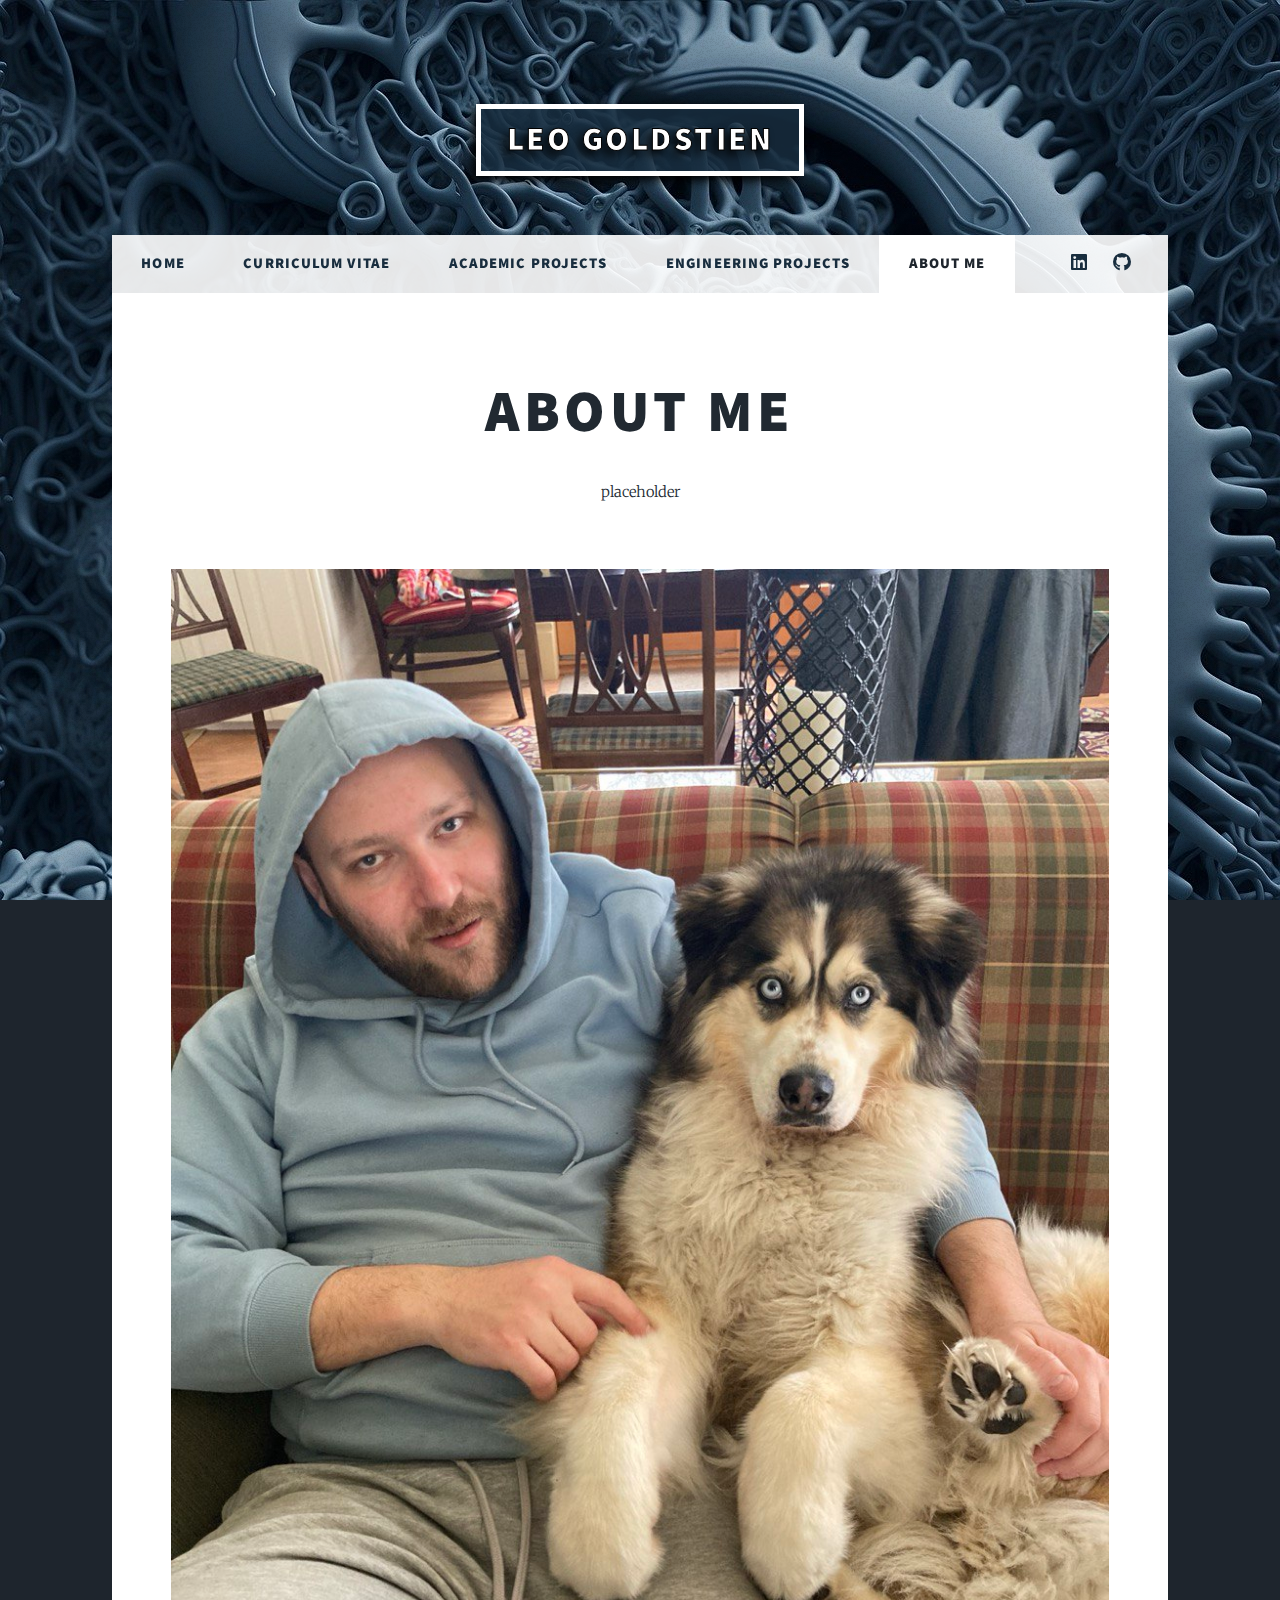
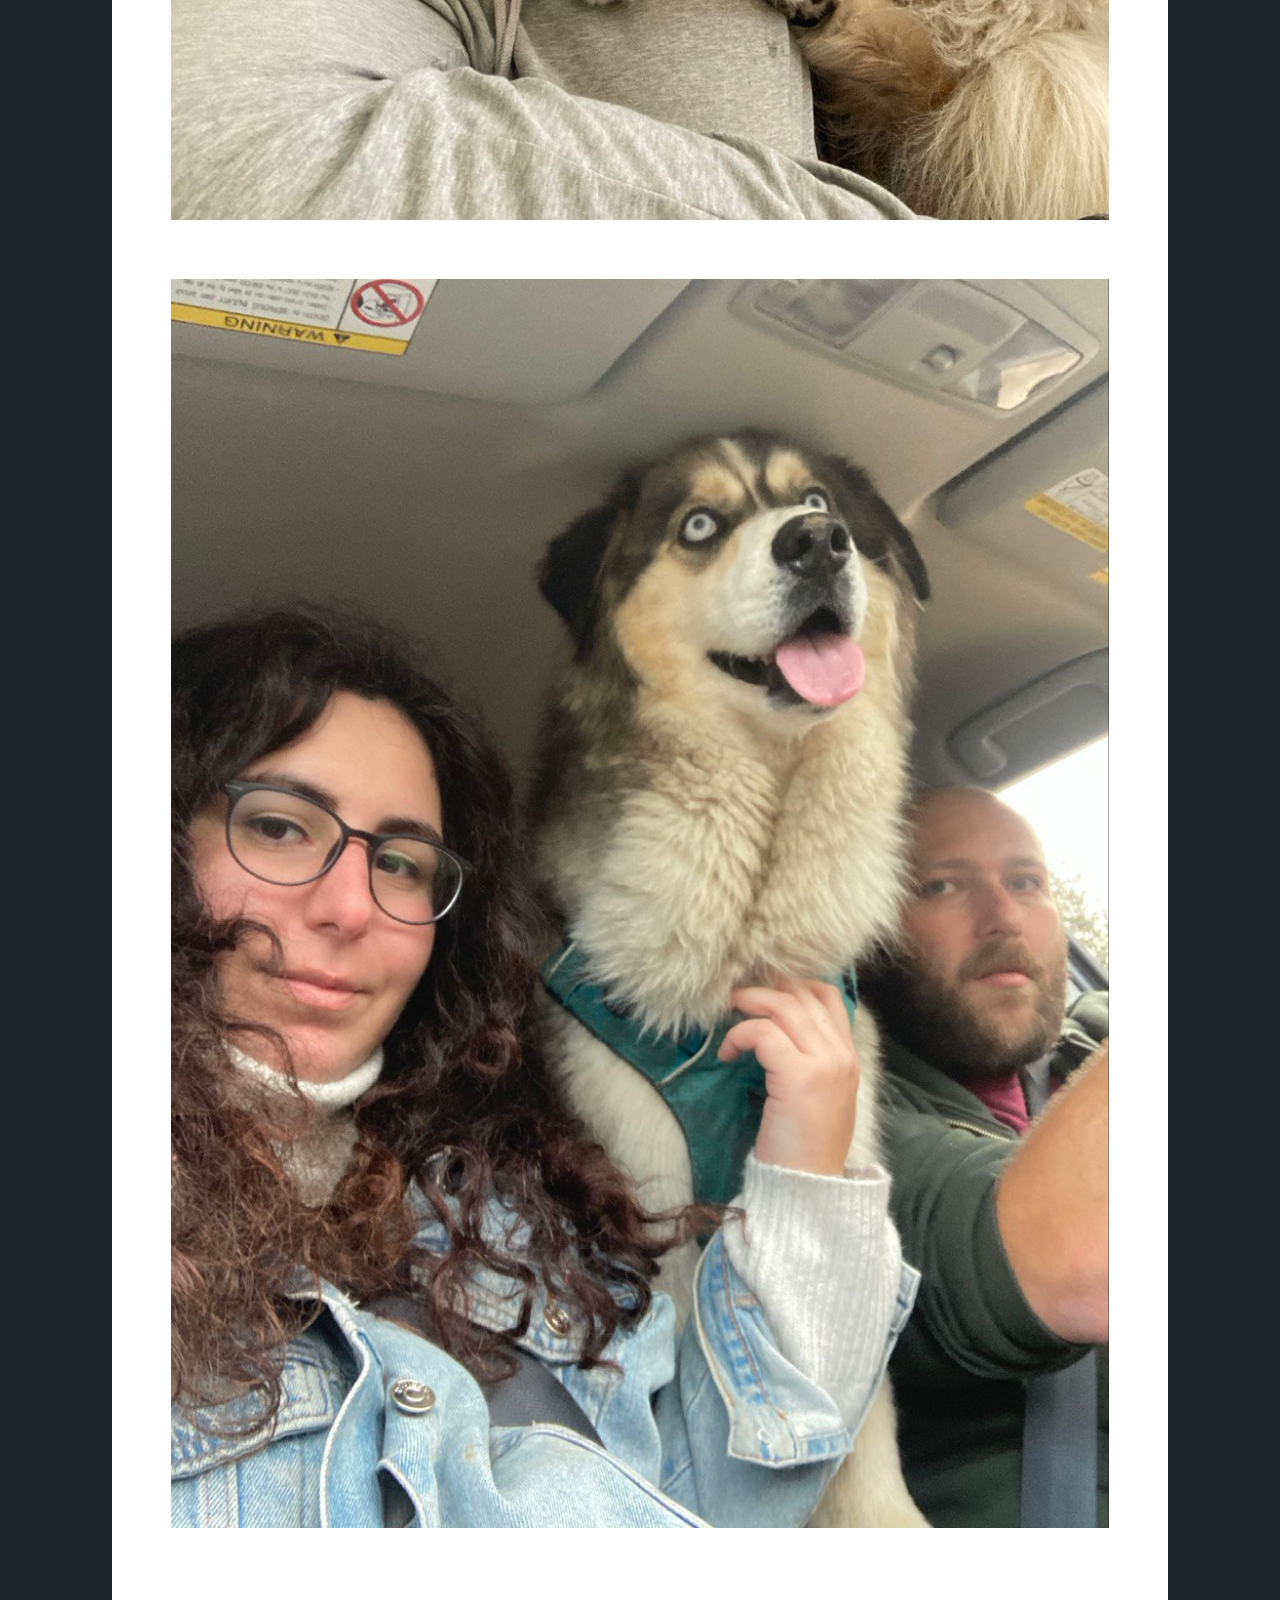
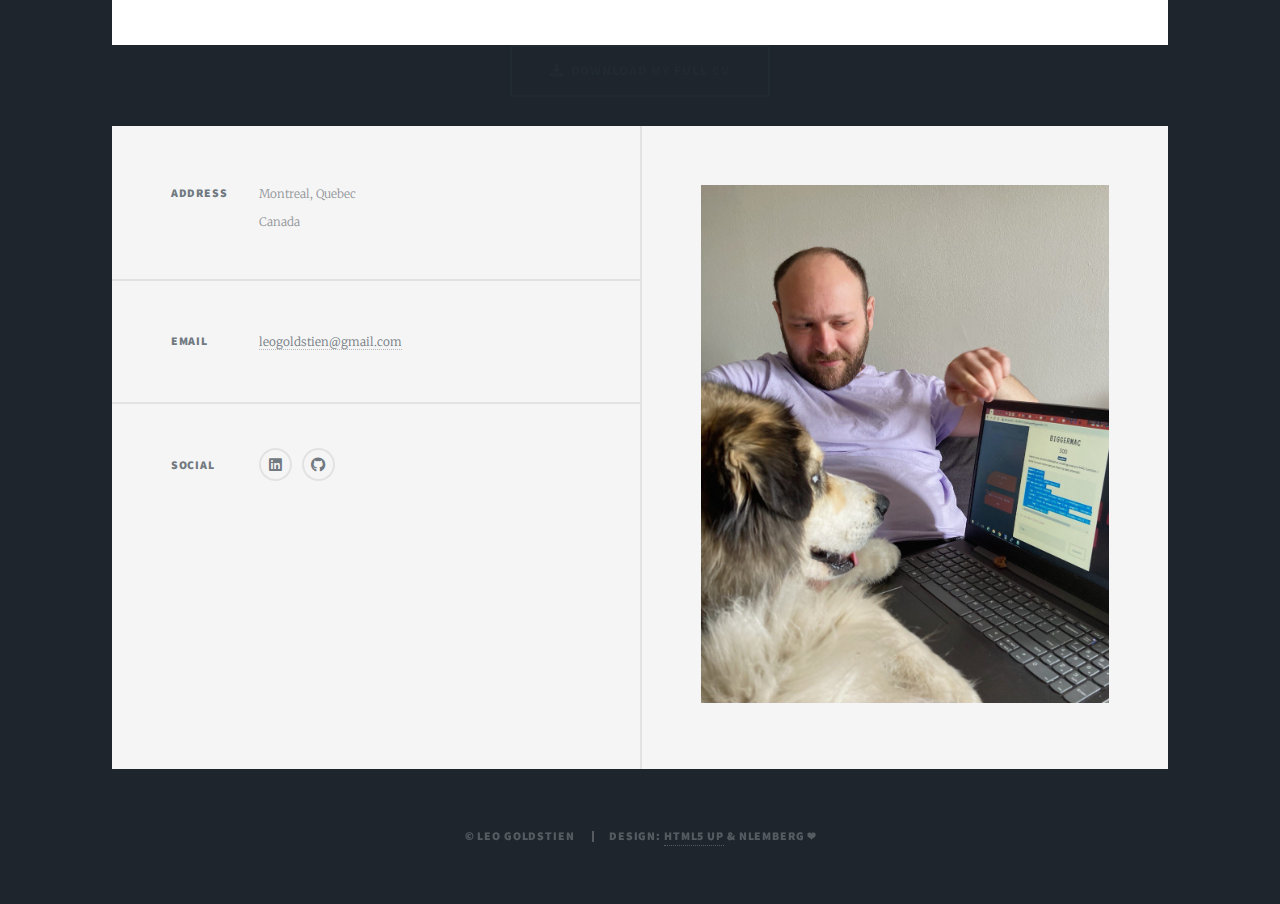
==== commit 179bfd68: "Typo" ====
--- a/about_me.html
+++ b/about_me.html
@@ -49,6 +49,7 @@
           placeholder
         </header>
         <div class="image main"><img src="images/jordy/photo17067078931.jpeg" alt="" /></div>
+        <div class="image main"><img src="images/jordy/photo1707078970.jpeg" alt="" /></div>
 
 
     </div>
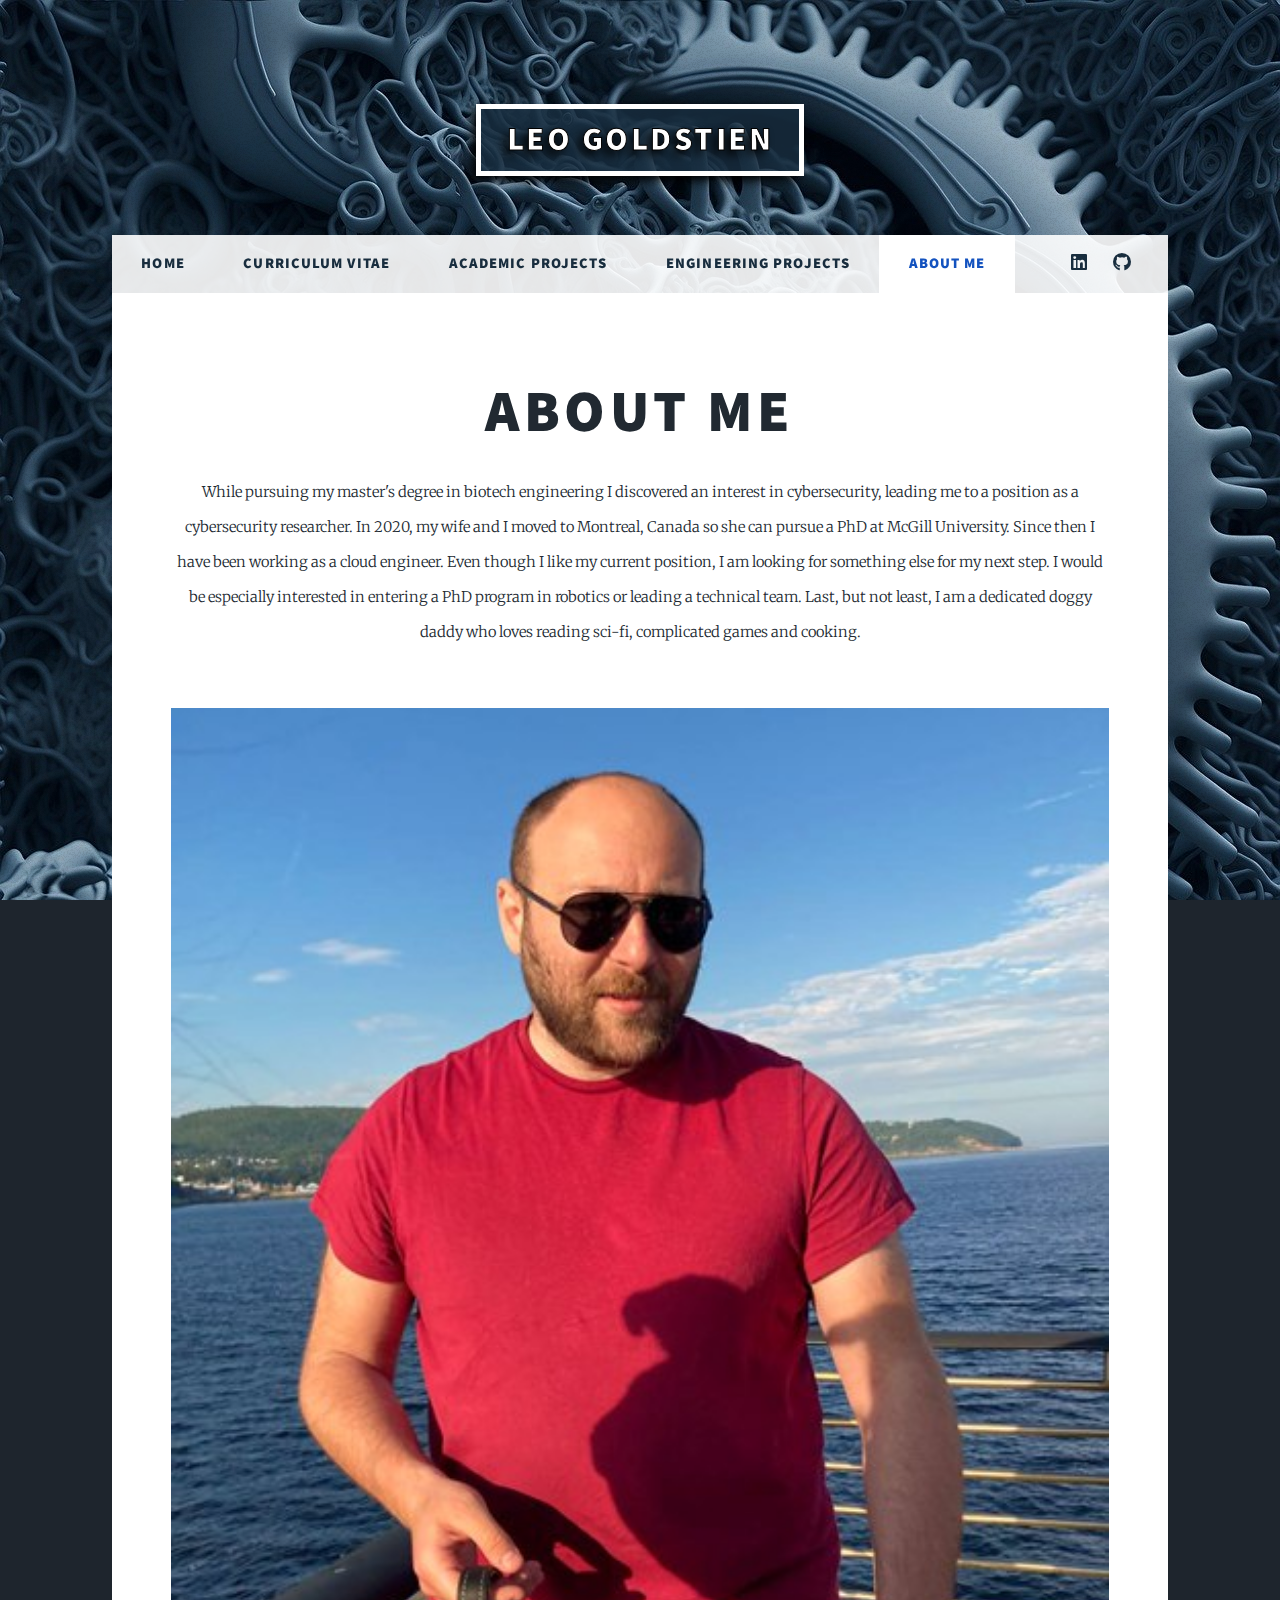
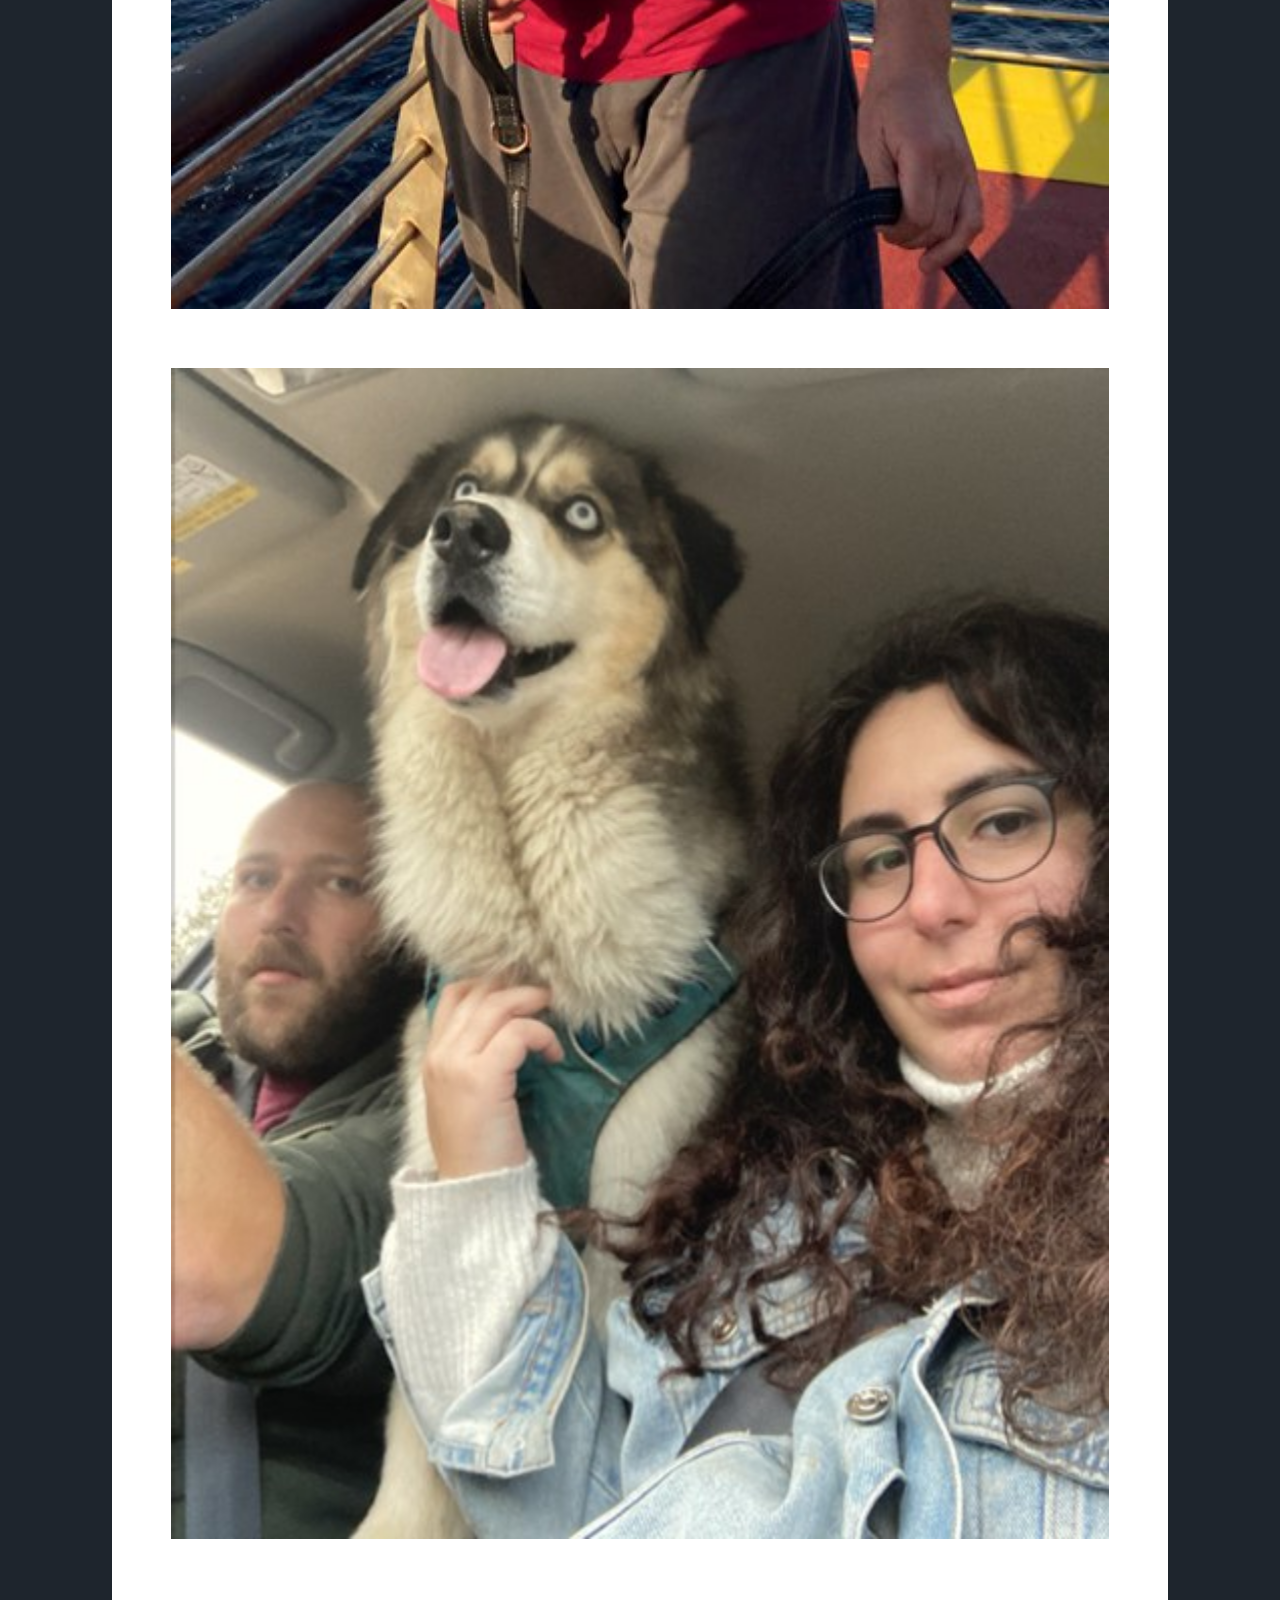
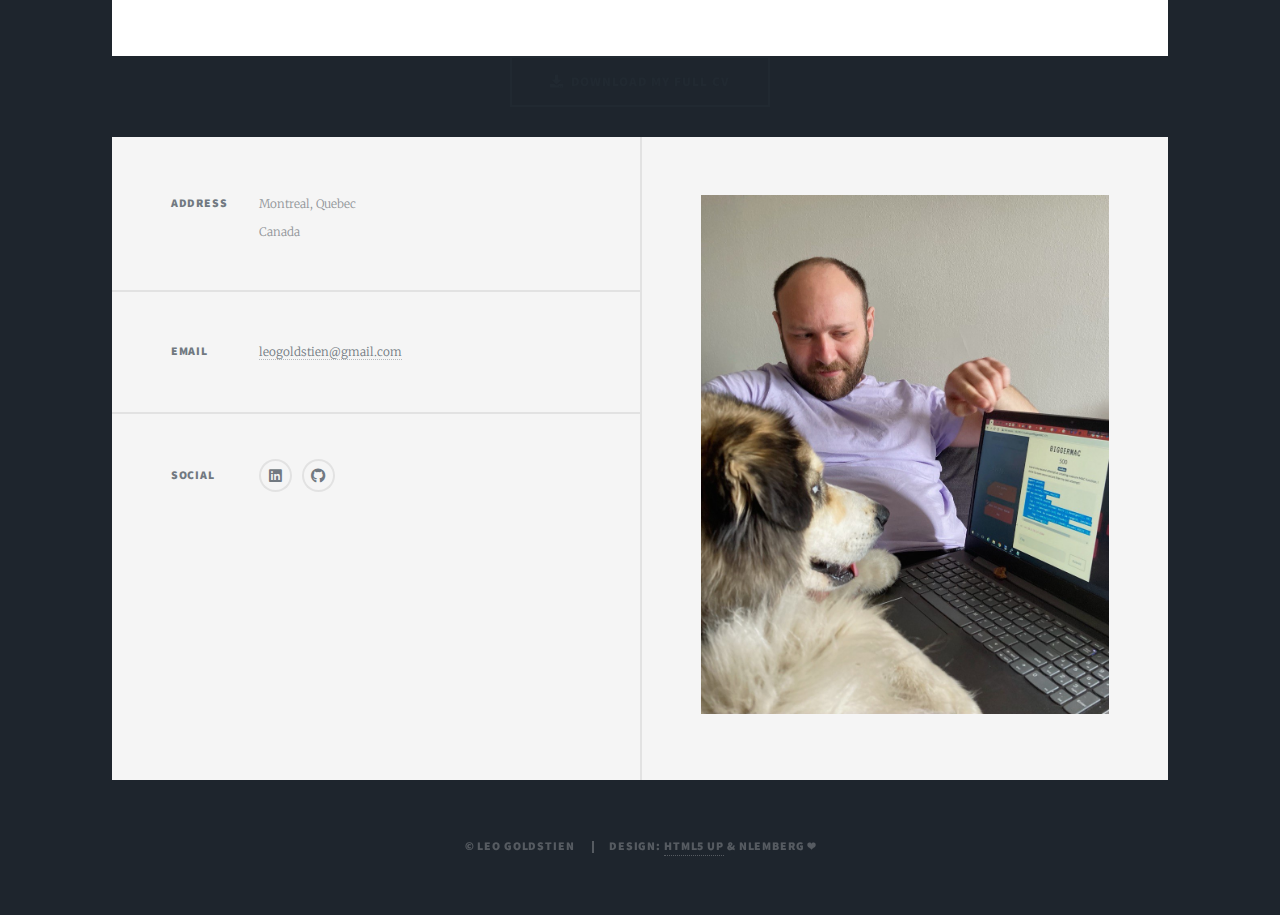
==== commit a3ca8ff0: "typo" ====
--- a/about_me.html
+++ b/about_me.html
@@ -46,10 +46,17 @@
       <section class="post">
         <header class="major">
           <h1>About Me</h1>
-          placeholder
+          While pursuing my master's degree in biotech engineering I discovered an interest in cybersecurity, leading me
+          to a position as a cybersecurity researcher. In 2020, my wife and I moved to Montreal, Canada so she can
+          pursue a PhD at McGill University. Since then I have been working as a cloud engineer.
+
+          Even though I like my current position, I am looking for something else for my next step. I would be
+          especially interested in entering a PhD program in robotics or leading a technical team.
+
+          Last, but not least, I am a dedicated doggy daddy who loves reading sci-fi, complicated games and cooking.
         </header>
-        <div class="image main"><img src="images/jordy/photo17067078931.jpeg" alt="" /></div>
-        <div class="image main"><img src="images/jordy/photo1707078970.jpeg" alt="" /></div>
+        <div class="image main"><img src="images/jordy/photo1721010072.jpeg" alt="" /></div>
+        <div class="image main"><img src="images/jordy/photo1721010078.jpeg" alt="" /></div>
 
 
     </div>
--- a/assets/css/main.css
+++ b/assets/css/main.css
@@ -3808,7 +3808,7 @@
     255,
     255,
     255,
-    0.9
+    1
   ); /* Adjust the background color for the fixed state */
   max-width: none;
   /* end addition */
@@ -3816,6 +3816,7 @@
   transition: transform 1s ease, opacity 1s ease, background-color 1s ease;
   z-index: 3;
 }
+
 #nav.sticky a {
   color: rgb(57, 61, 65);
   border-bottom-color: rgba(255, 255, 255, 0.5);
@@ -3926,7 +3927,9 @@
 
 #nav ul.links li a:hover {
   /* color: inherit !important; */
-  background-color: rgba(255, 255, 255, 0.1);
+  color: #4d7cff !important;
+  /* CHANGE ABOVE */
+  /* background-color: rgba(255, 255, 255, 0.1); */
 }
 
 #nav ul.links li.active {
@@ -3934,7 +3937,8 @@
 }
 
 #nav ul.links li.active a {
-  color: #1e252d;
+  /* color: #1e252d; */
+  color: #1352bf;
 }
 
 #nav ul.links li.active a:hover {
@@ -4085,6 +4089,16 @@
   border-style: solid;
   border-top-width: 2px;
   text-align: center;
+  /* addition */
+  display: -moz-flex;
+  display: -webkit-flex;
+  display: -ms-flex;
+  display: flex;
+  -moz-flex-direction: column;
+  -webkit-flex-direction: column;
+  -ms-flex-direction: column;
+  flex-direction: column;
+  justify-content: space-between;
 }
 
 #main > .posts > article > :last-child {
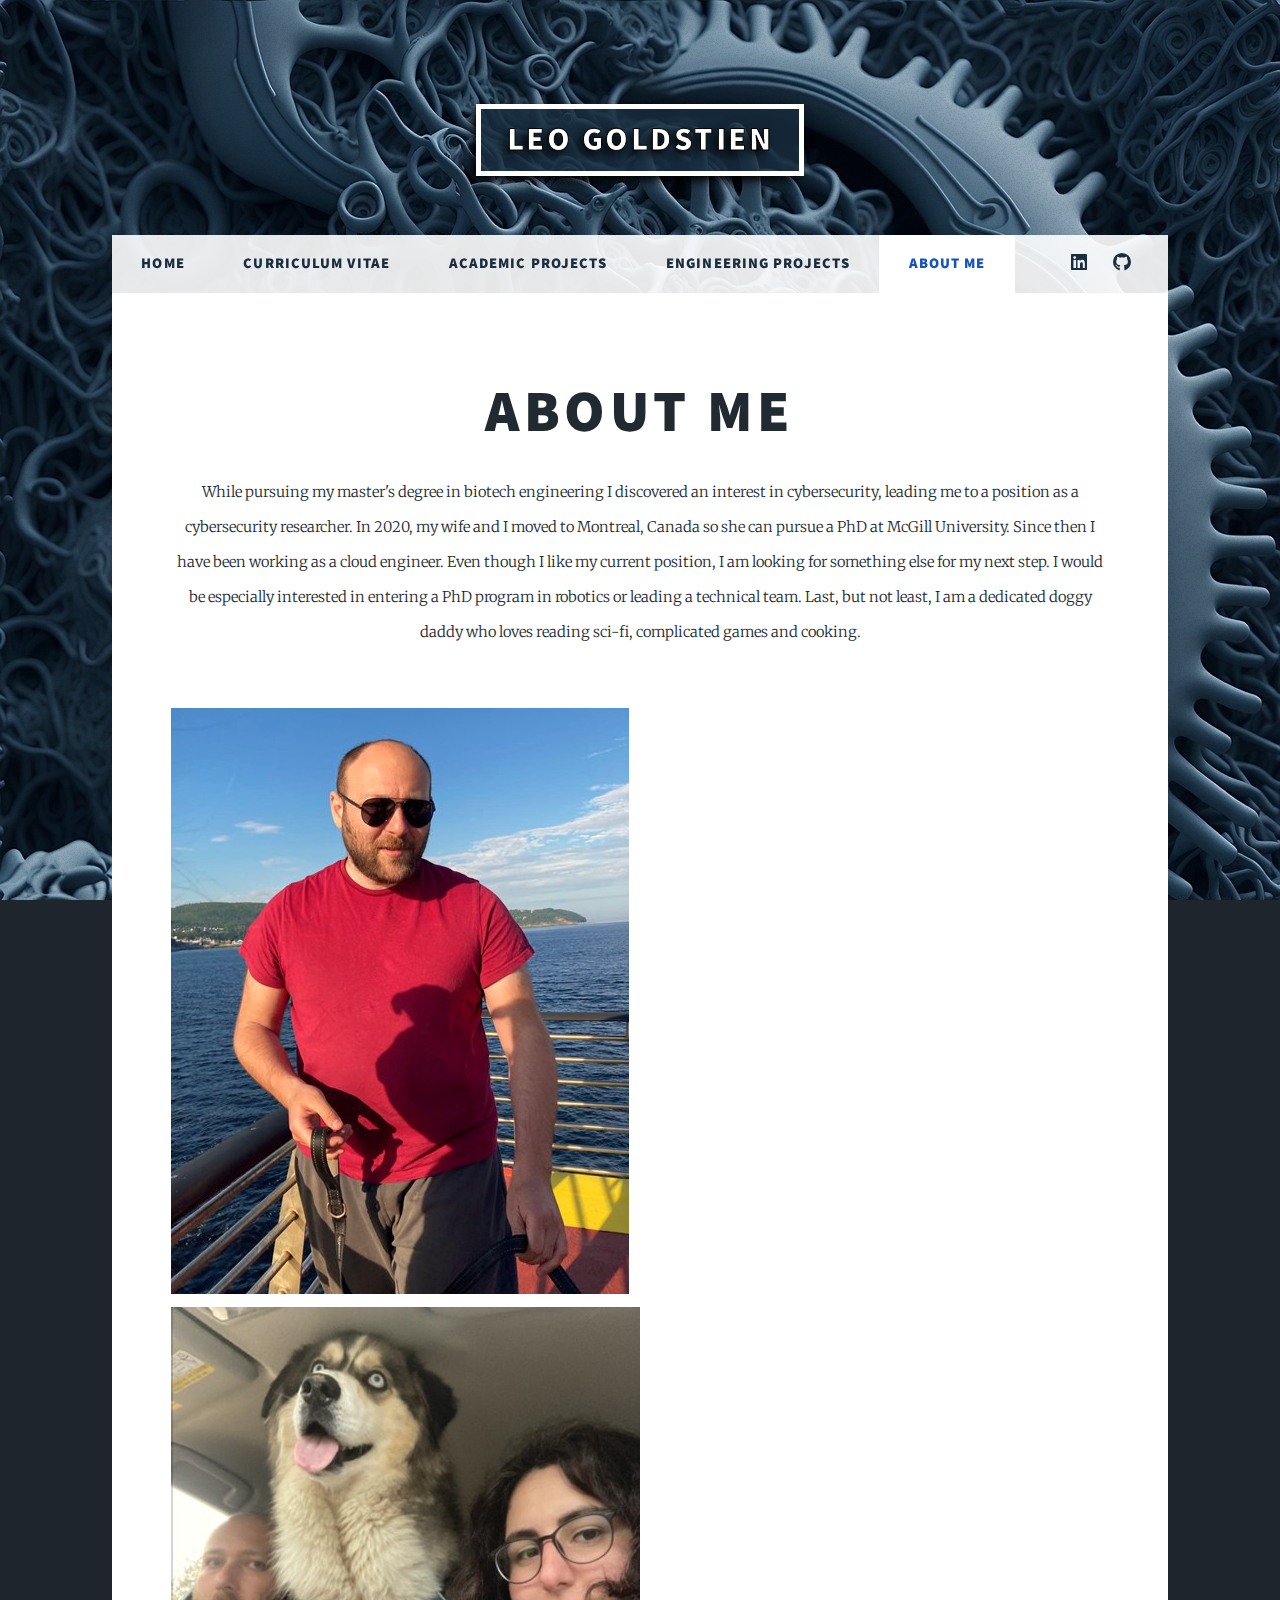
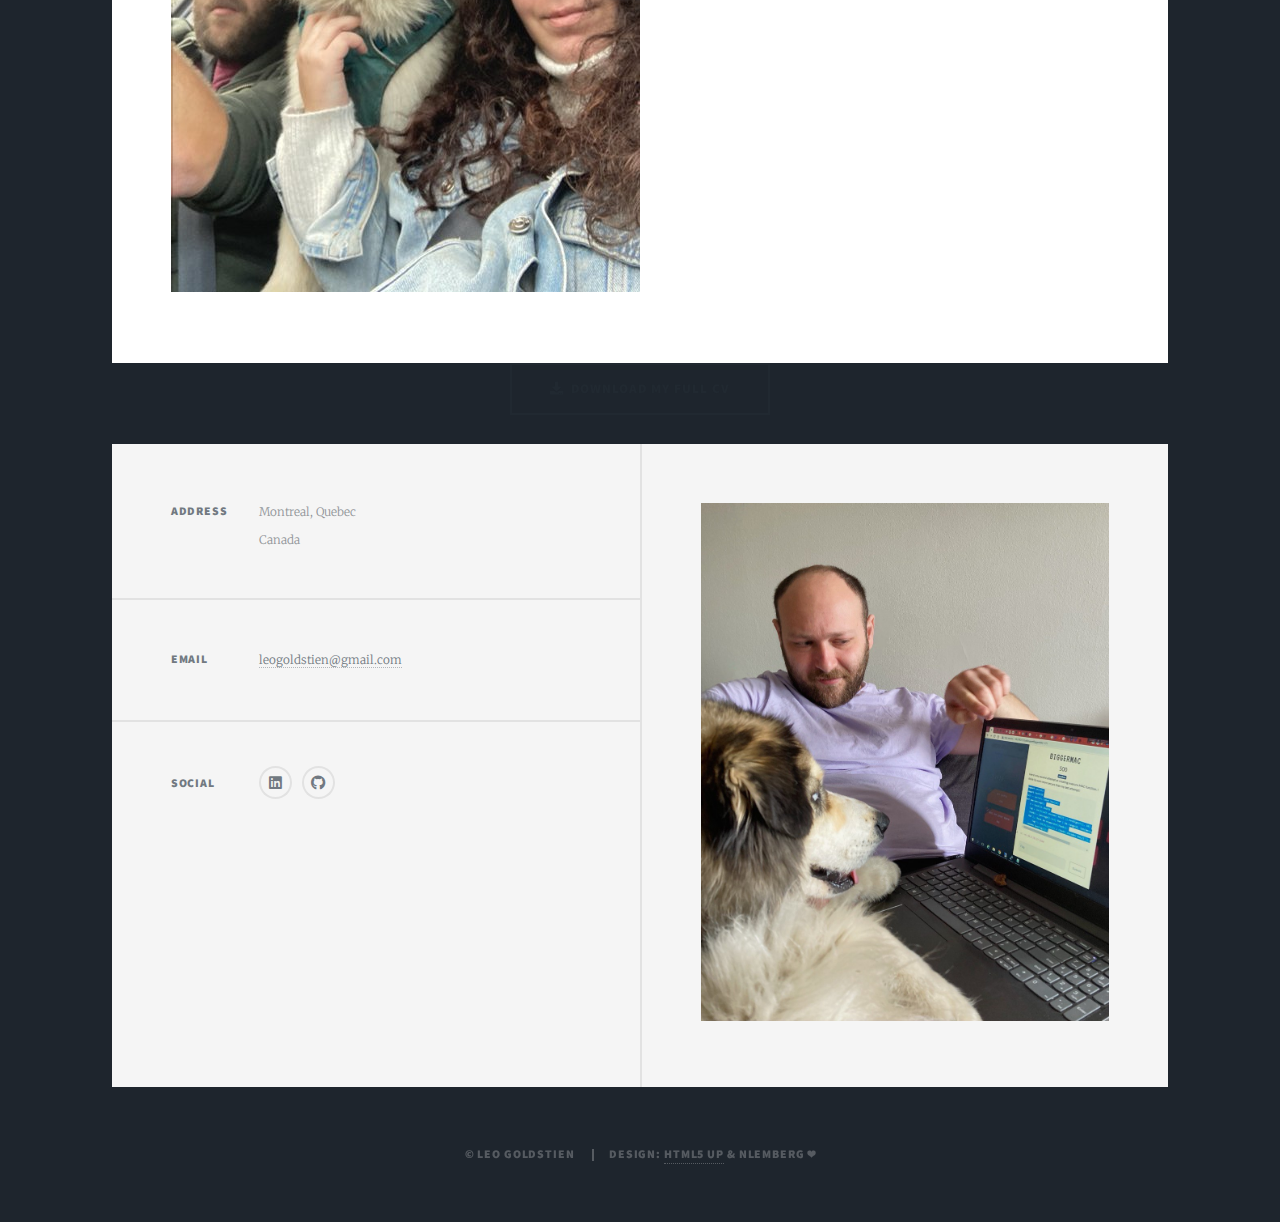
==== commit 4a5eae08: "typo" ====
--- a/about_me.html
+++ b/about_me.html
@@ -55,8 +55,16 @@
 
           Last, but not least, I am a dedicated doggy daddy who loves reading sci-fi, complicated games and cooking.
         </header>
-        <div class="image main"><img src="images/jordy/photo1721010072.jpeg" alt="" /></div>
-        <div class="image main"><img src="images/jordy/photo1721010078.jpeg" alt="" /></div>
+        <div class="row">
+          <div class="column">
+            <img src="images/jordy/photo1721010072.jpeg" alt="" style="width:100%">
+          </div>
+          <div class="column">
+            <img src="images/jordy/photo1721010078.jpeg" alt="" style="width:100%">
+          </div>
+
+        </div>
+
 
 
     </div>
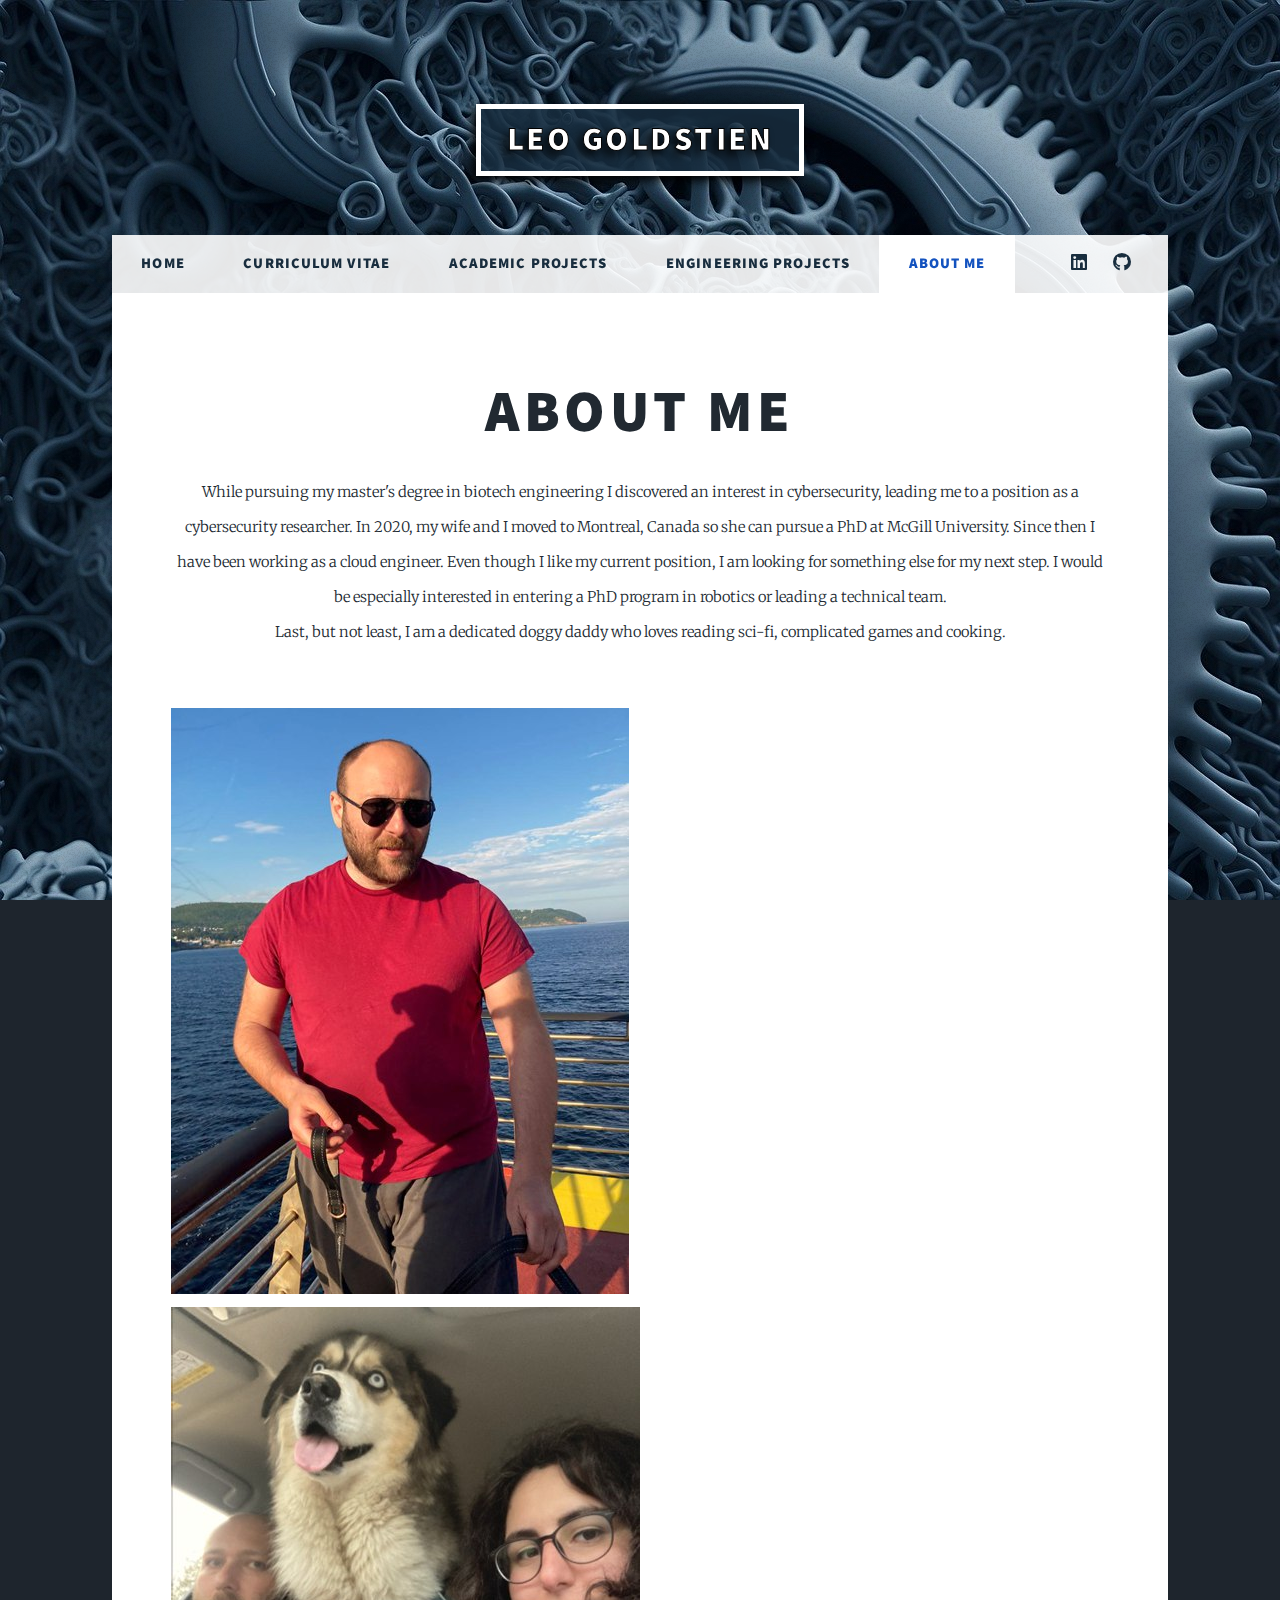
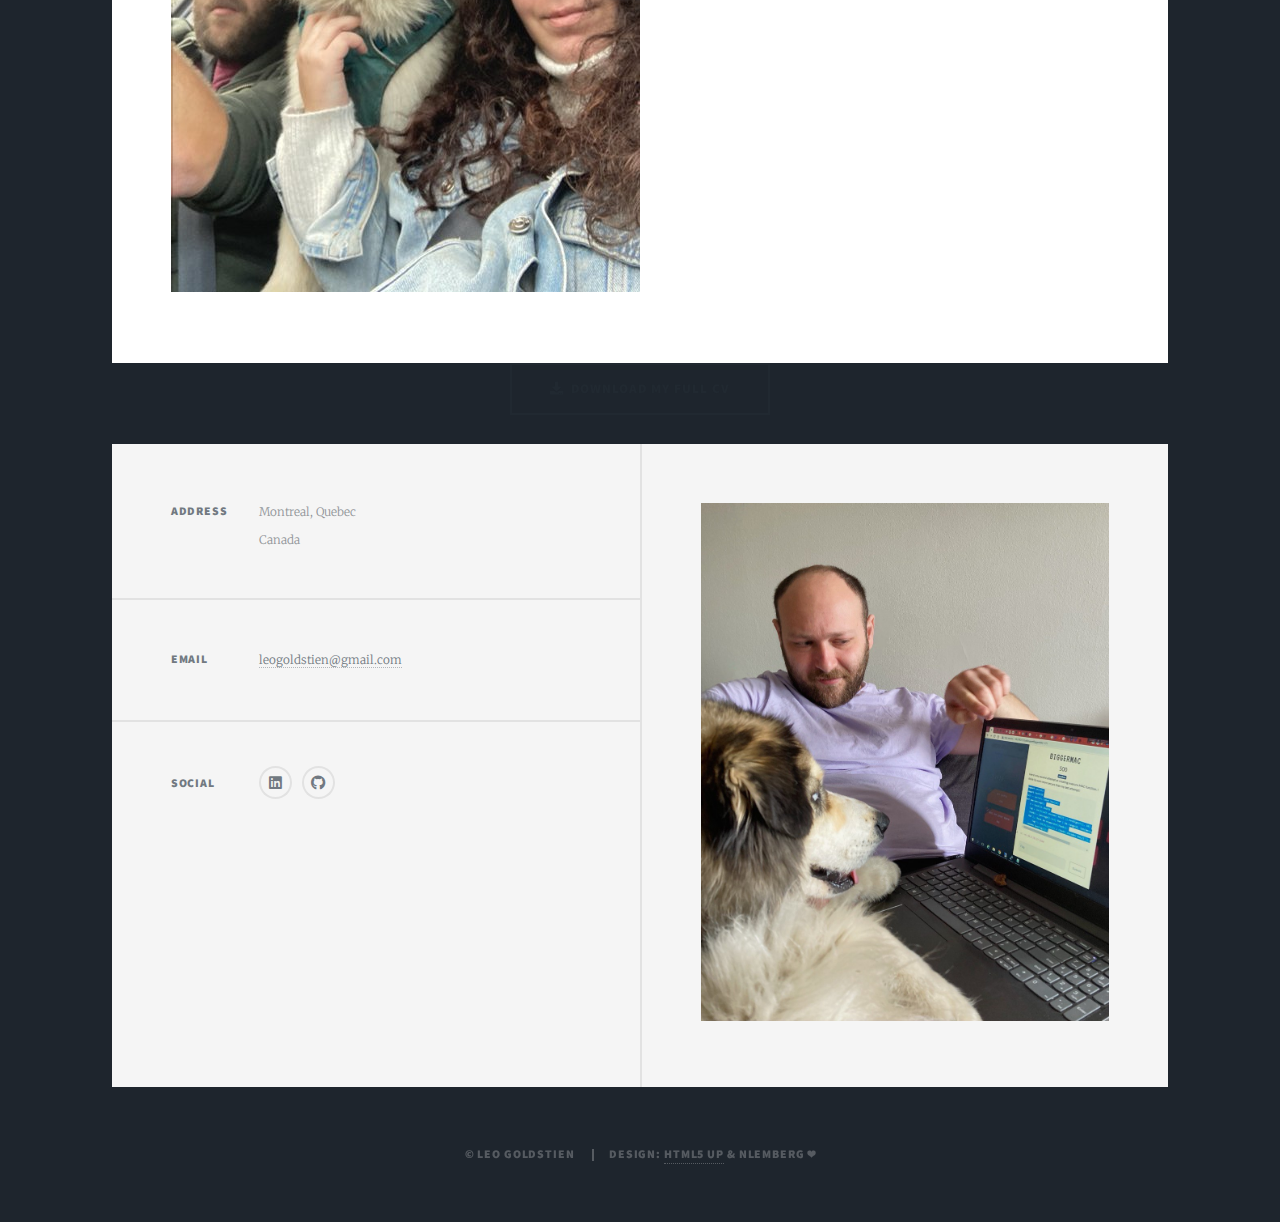
==== commit d0acaa14: "typo" ====
--- a/about_me.html
+++ b/about_me.html
@@ -52,7 +52,7 @@
 
           Even though I like my current position, I am looking for something else for my next step. I would be
           especially interested in entering a PhD program in robotics or leading a technical team.
-
+          <br>
           Last, but not least, I am a dedicated doggy daddy who loves reading sci-fi, complicated games and cooking.
         </header>
         <div class="row">
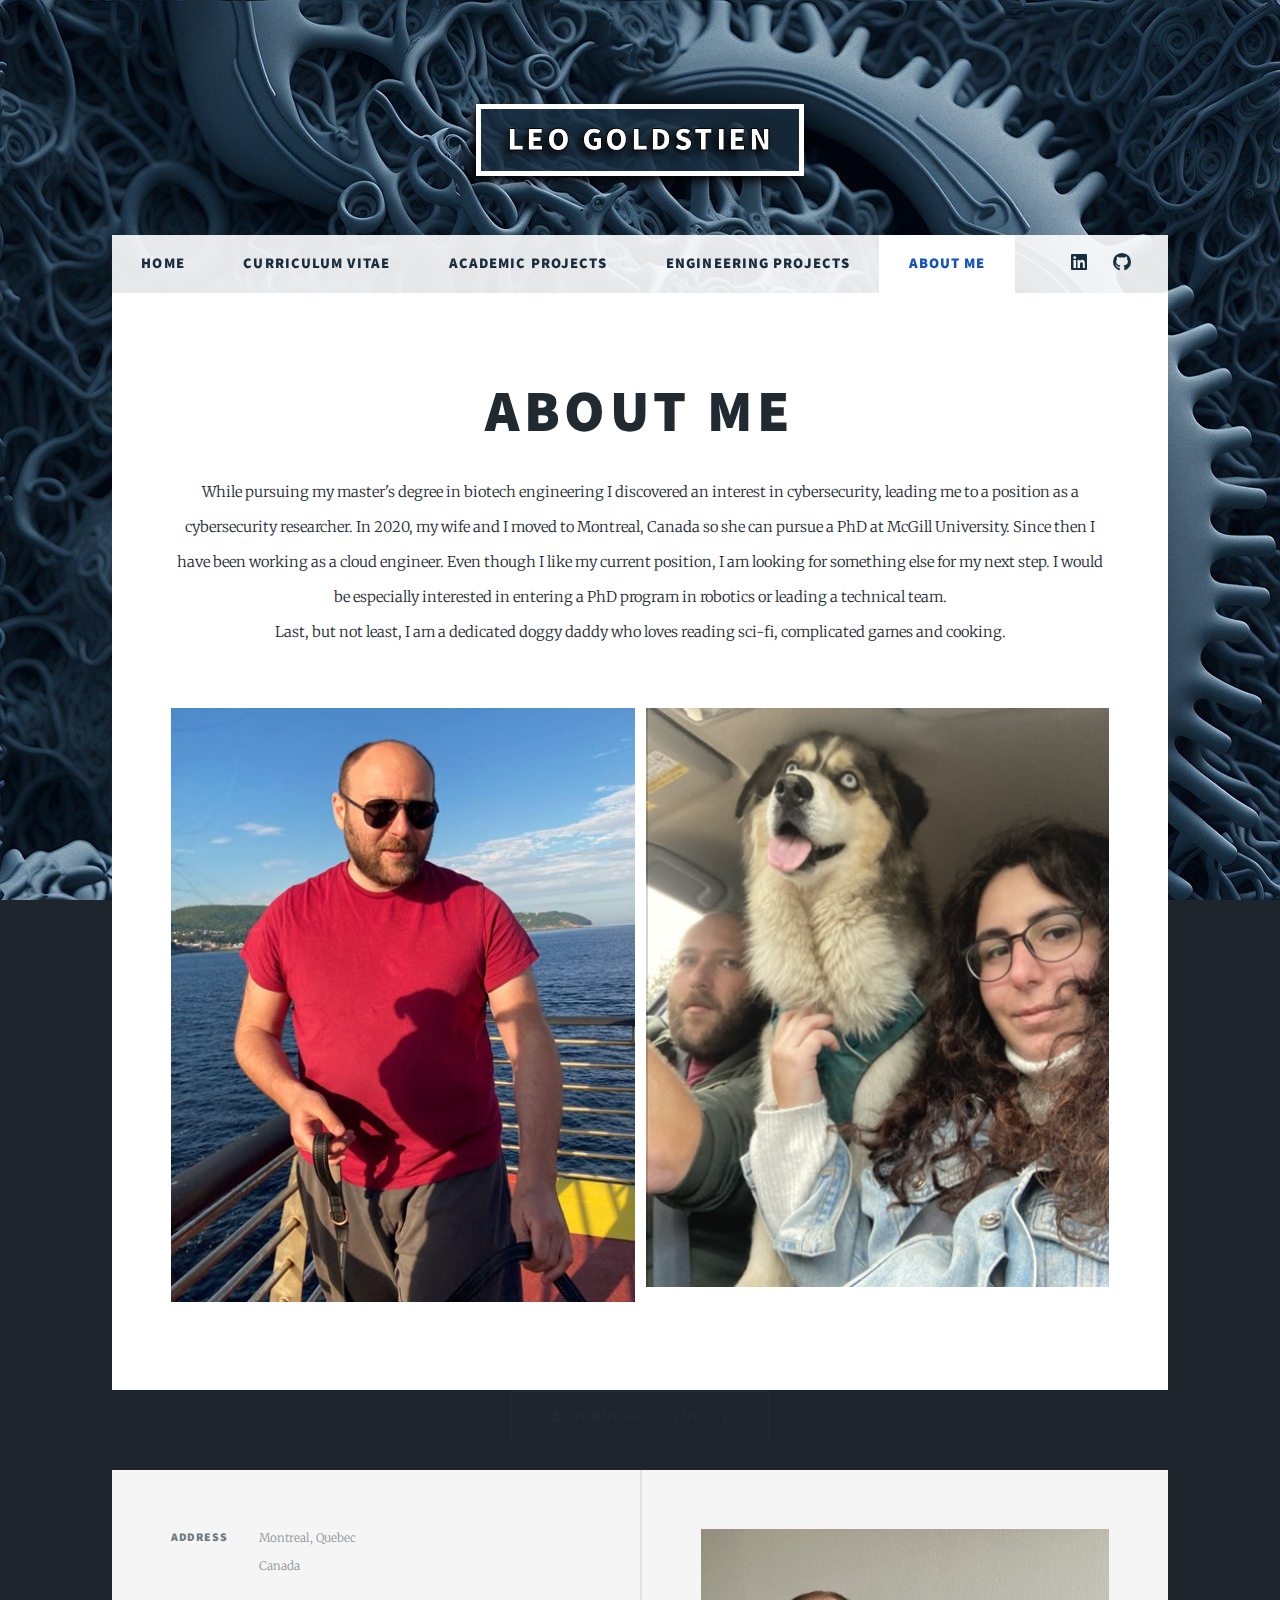
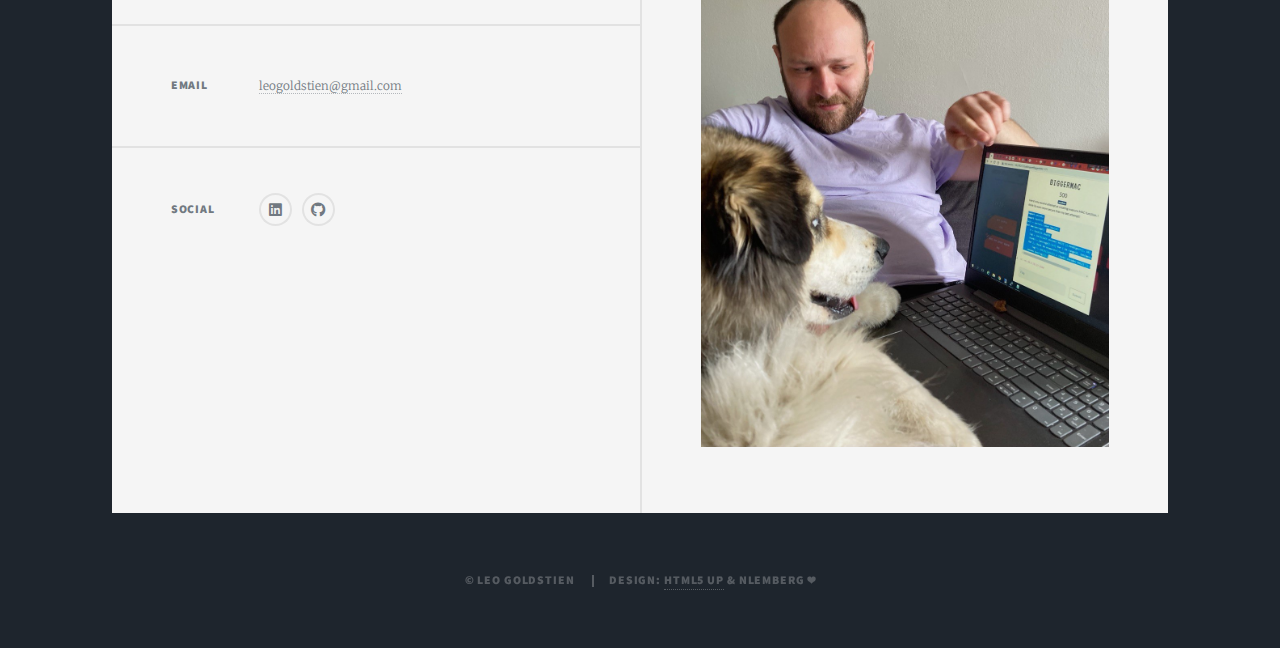
==== commit e0d7c2a4: "typo" ====
--- a/about_me.html
+++ b/about_me.html
@@ -55,16 +55,20 @@
           <br>
           Last, but not least, I am a dedicated doggy daddy who loves reading sci-fi, complicated games and cooking.
         </header>
-        <div class="row">
-          <div class="column">
-            <img src="images/jordy/photo1721010072.jpeg" alt="" style="width:100%">
+
+        <div class="box alt">
+          <div class="row gtr-50 gtr-uniform">
+            <div class="col-6">
+              <span class="image fit"><a href="images/jordy/photo1721010072.jpeg" target="_blank"
+                  rel="noopener noreferrer"><img src="images/jordy/photo1721010072.jpeg" alt="Me" /></a></span>
+            </div>
+            <div class="col-6">
+              <span class="image fit"><a href="images/jordy/photo1721010078.jpeg" target="_blank"
+                  rel="noopener noreferrer"><img src="images/jordy/photo1721010078.jpeg" alt="Us" /></a>
+              </span>
+            </div>
           </div>
-          <div class="column">
-            <img src="images/jordy/photo1721010078.jpeg" alt="" style="width:100%">
-          </div>
-
         </div>
-
 
 
     </div>
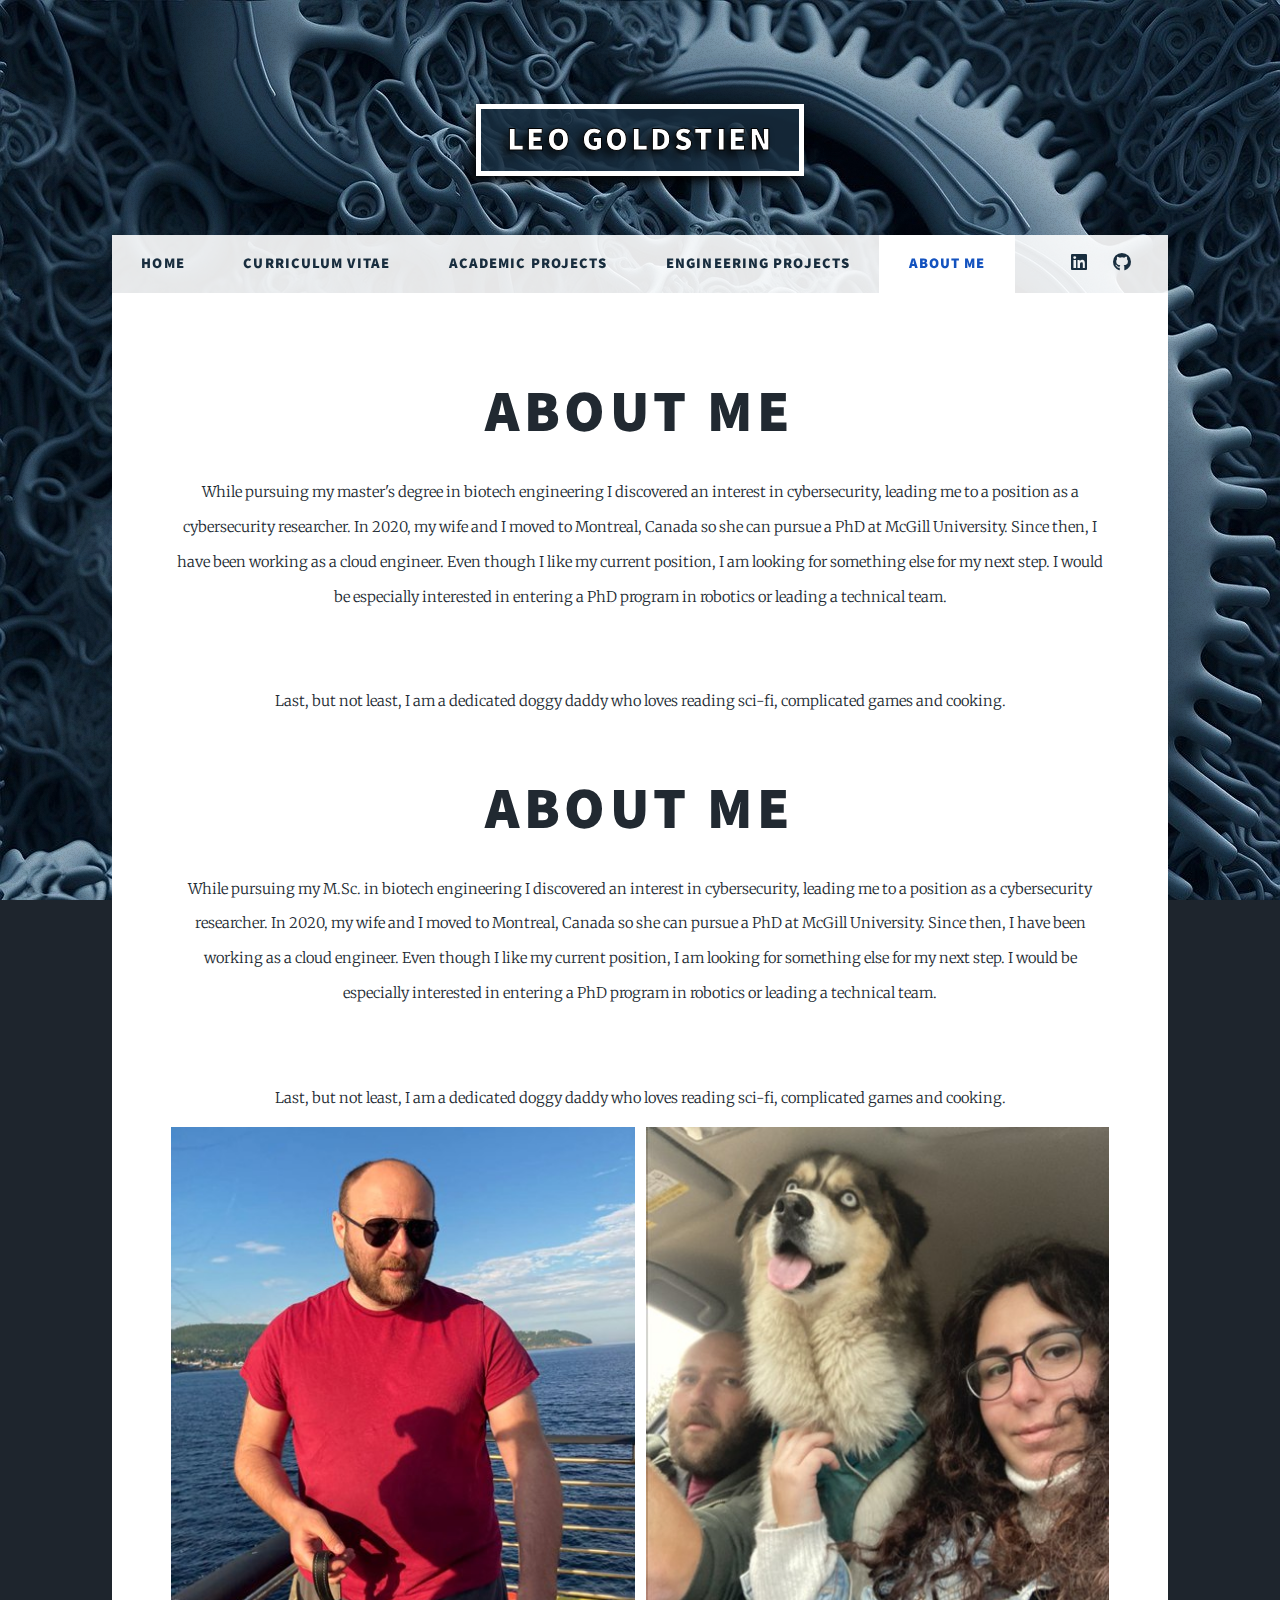
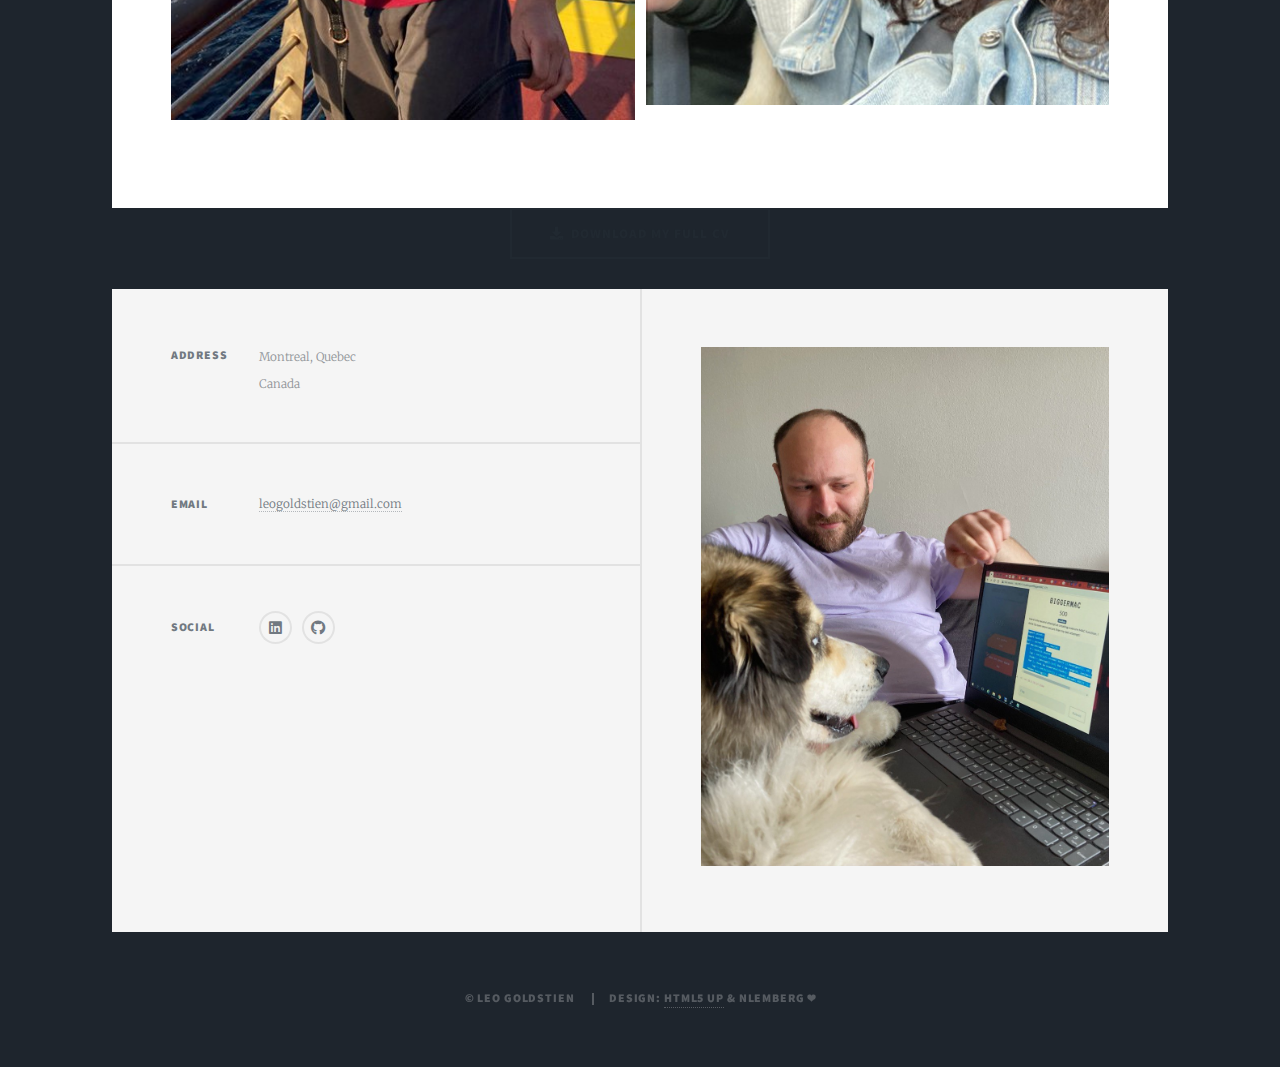
==== commit a0472a4e: "Typo" ====
--- a/about_me.html
+++ b/about_me.html
@@ -48,16 +48,31 @@
           <h1>About Me</h1>
           While pursuing my master's degree in biotech engineering I discovered an interest in cybersecurity, leading me
           to a position as a cybersecurity researcher. In 2020, my wife and I moved to Montreal, Canada so she can
-          pursue a PhD at McGill University. Since then I have been working as a cloud engineer.
+          pursue a PhD at McGill University. Since then, I have been working as a cloud engineer.
 
           Even though I like my current position, I am looking for something else for my next step. I would be
           especially interested in entering a PhD program in robotics or leading a technical team.
-          <br>
+          <br><br><br>
           Last, but not least, I am a dedicated doggy daddy who loves reading sci-fi, complicated games and cooking.
         </header>
 
         <div class="box alt">
           <div class="row gtr-50 gtr-uniform">
+            <div class="col-12">
+              <header class="major">
+                <h1>About Me</h1>
+                While pursuing my M.Sc. in biotech engineering I discovered an interest in cybersecurity,
+                leading me
+                to a position as a cybersecurity researcher. In 2020, my wife and I moved to Montreal, Canada so she can
+                pursue a PhD at McGill University. Since then, I have been working as a cloud engineer.
+
+                Even though I like my current position, I am looking for something else for my next step. I would be
+                especially interested in entering a PhD program in robotics or leading a technical team.
+                <br><br><br>
+                Last, but not least, I am a dedicated doggy daddy who loves reading sci-fi, complicated games and
+                cooking.
+              </header>
+            </div>
             <div class="col-6">
               <span class="image fit"><a href="images/jordy/photo1721010072.jpeg" target="_blank"
                   rel="noopener noreferrer"><img src="images/jordy/photo1721010072.jpeg" alt="Me" /></a></span>
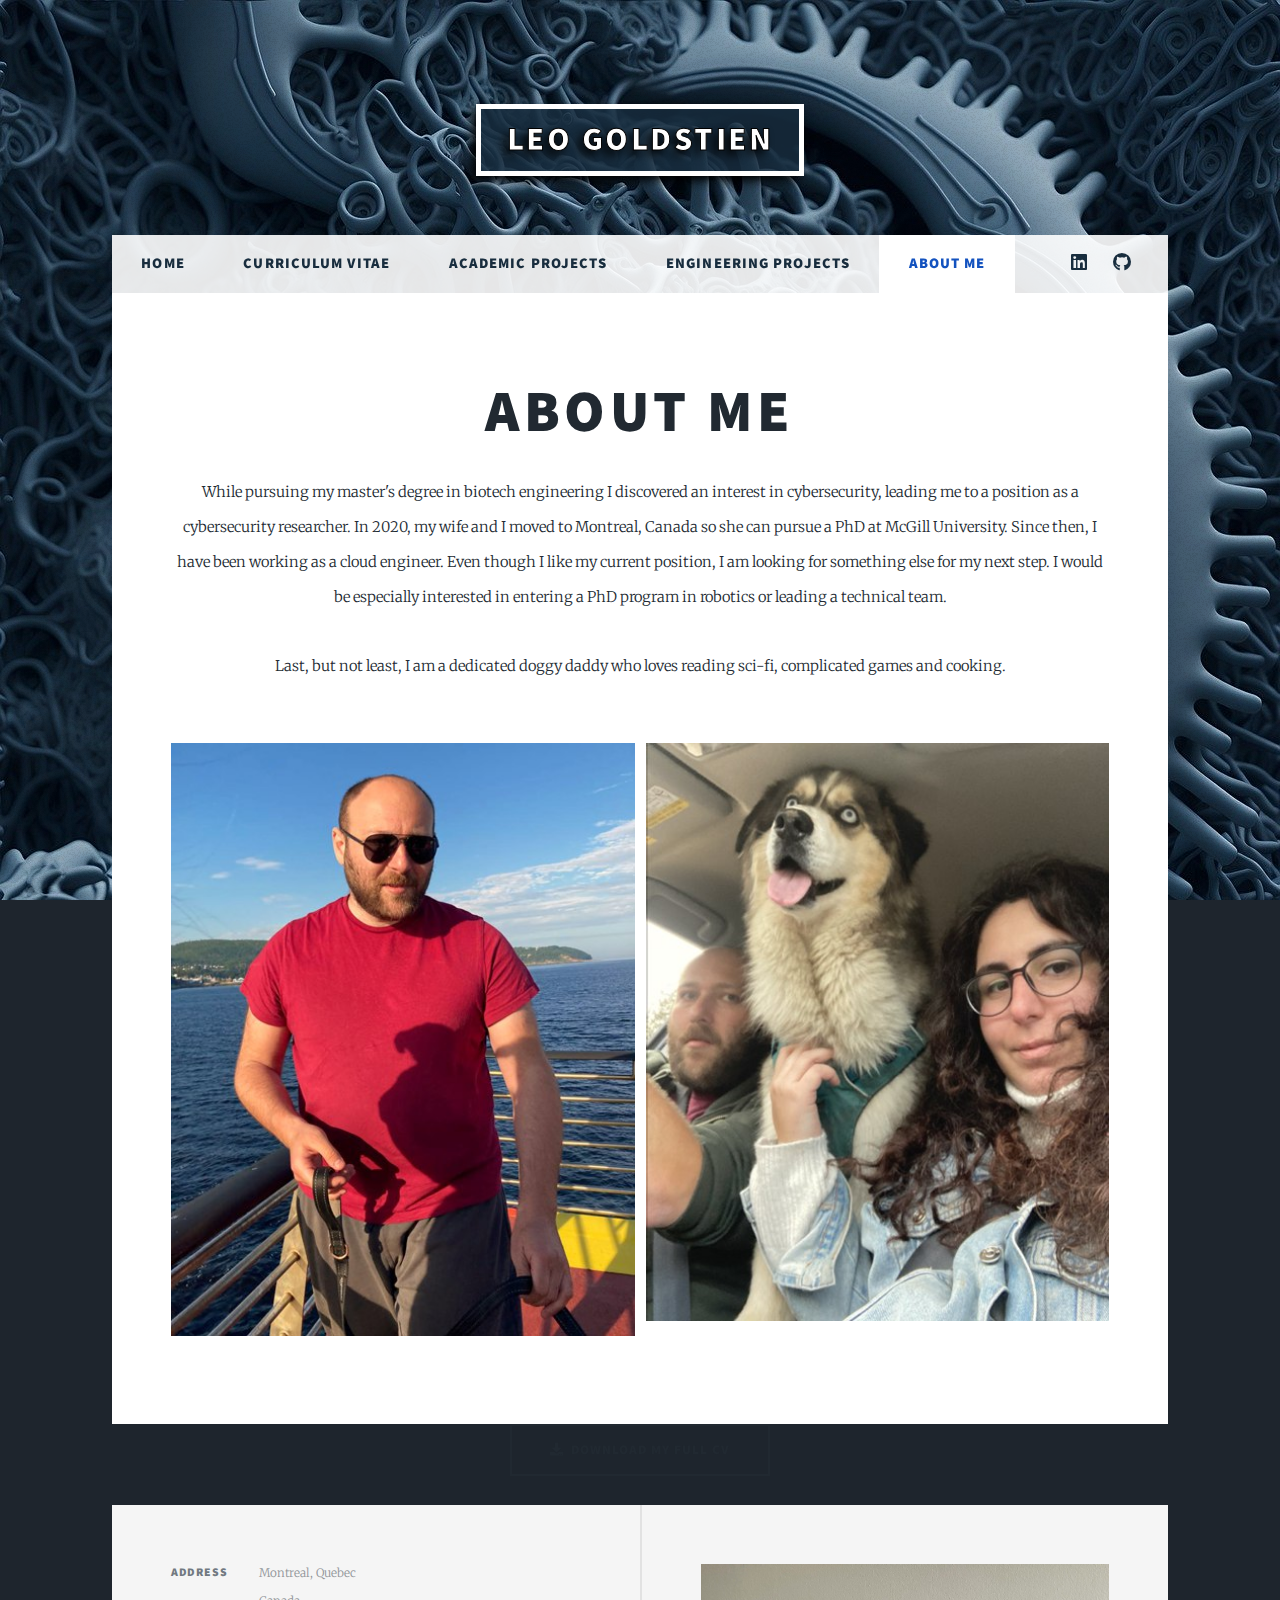
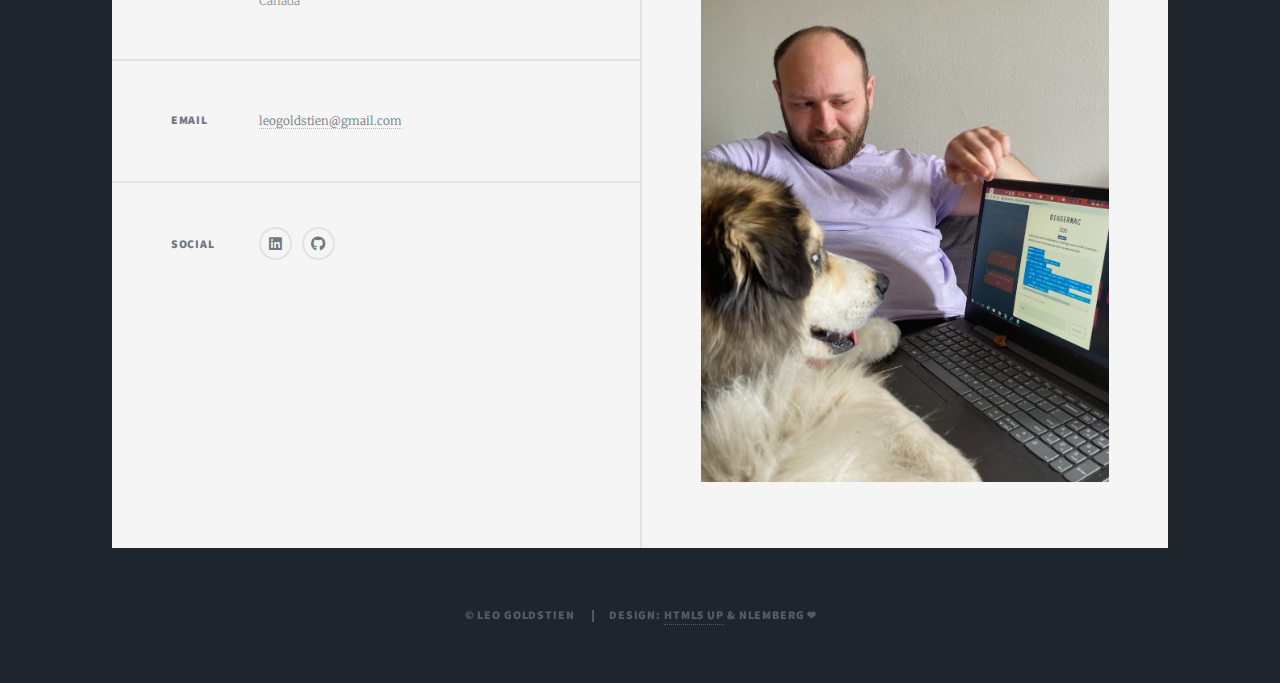
==== commit 4f9da424: "typo" ====
--- a/about_me.html
+++ b/about_me.html
@@ -52,27 +52,13 @@
 
           Even though I like my current position, I am looking for something else for my next step. I would be
           especially interested in entering a PhD program in robotics or leading a technical team.
-          <br><br><br>
+          <br><br>
           Last, but not least, I am a dedicated doggy daddy who loves reading sci-fi, complicated games and cooking.
         </header>
 
         <div class="box alt">
           <div class="row gtr-50 gtr-uniform">
-            <div class="col-12">
-              <header class="major">
-                <h1>About Me</h1>
-                While pursuing my M.Sc. in biotech engineering I discovered an interest in cybersecurity,
-                leading me
-                to a position as a cybersecurity researcher. In 2020, my wife and I moved to Montreal, Canada so she can
-                pursue a PhD at McGill University. Since then, I have been working as a cloud engineer.
 
-                Even though I like my current position, I am looking for something else for my next step. I would be
-                especially interested in entering a PhD program in robotics or leading a technical team.
-                <br><br><br>
-                Last, but not least, I am a dedicated doggy daddy who loves reading sci-fi, complicated games and
-                cooking.
-              </header>
-            </div>
             <div class="col-6">
               <span class="image fit"><a href="images/jordy/photo1721010072.jpeg" target="_blank"
                   rel="noopener noreferrer"><img src="images/jordy/photo1721010072.jpeg" alt="Me" /></a></span>
